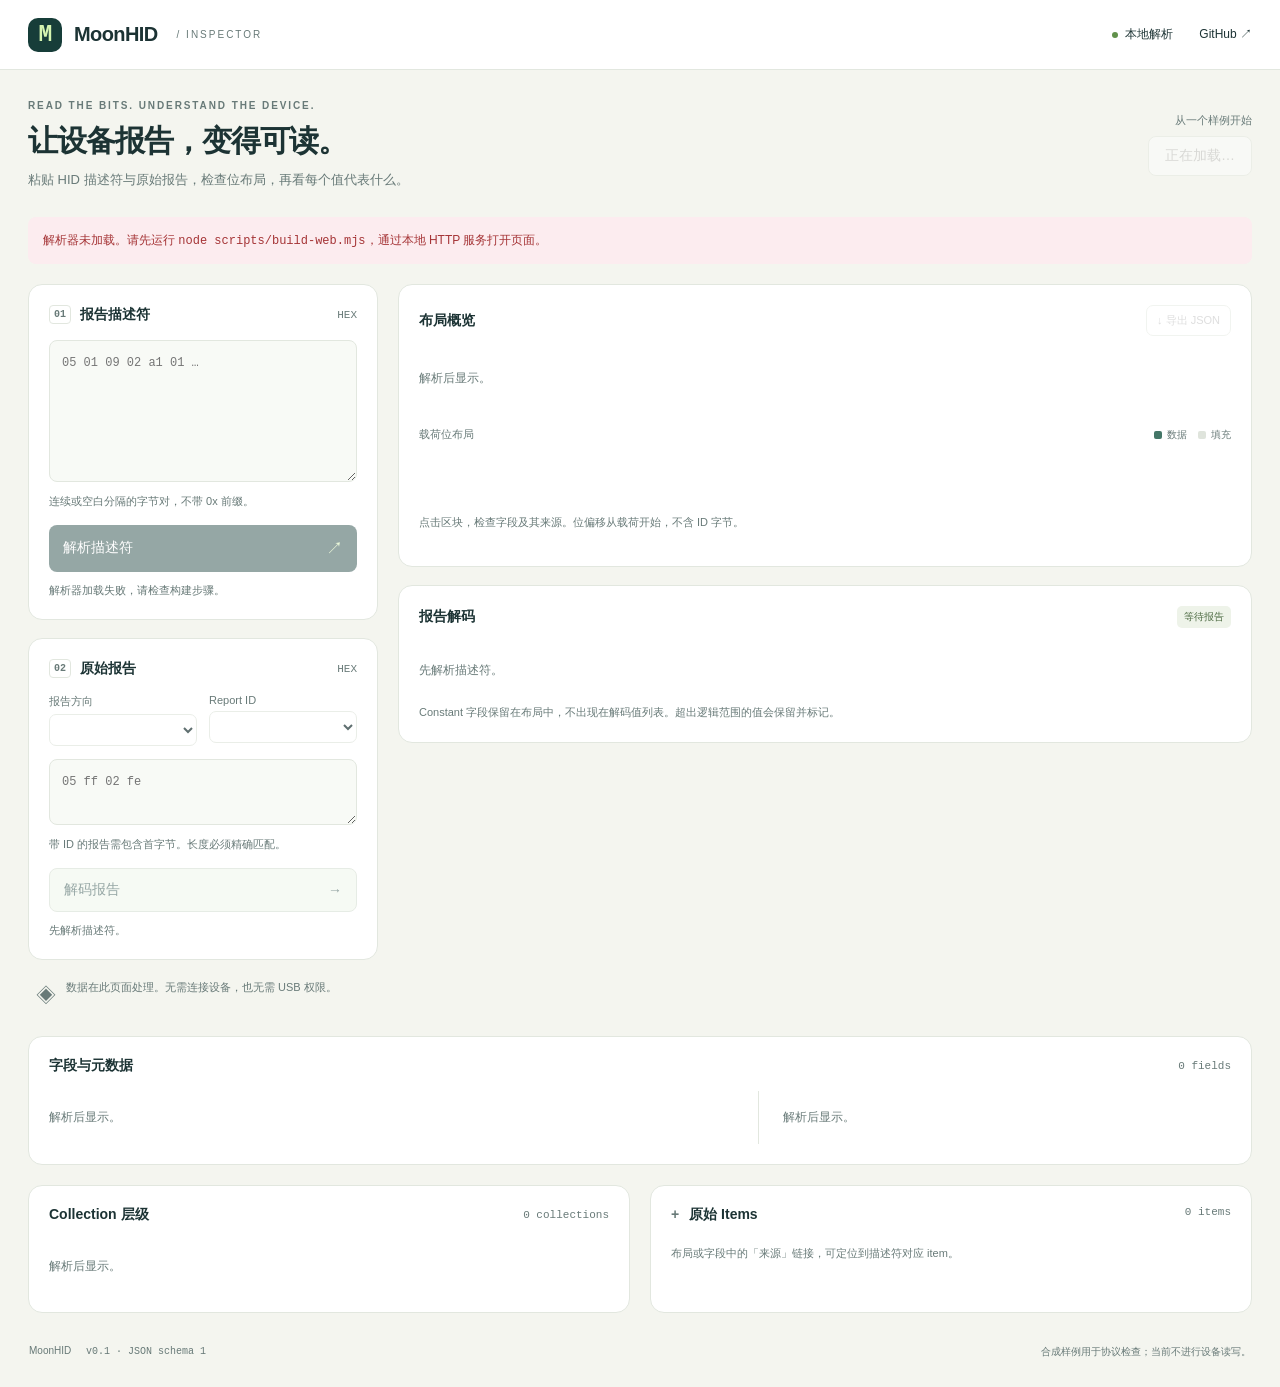
==== web/index.html @ 1e8d37e6 "feat: add MoonBit-powered browser inspector and local launcher" ====
<!doctype html>
<html lang="zh-CN">
<head>
  <meta charset="utf-8">
  <meta name="viewport" content="width=device-width, initial-scale=1">
  <meta name="theme-color" content="#173d39">
  <meta name="description" content="粘贴 HID 描述符和原始报告，查看集合、字段位布局与解码值。纯 MoonBit 核心，本地运行。">
  <title>MoonHID · HID 报告检查器</title>
  <link rel="icon" href="data:image/svg+xml,%3Csvg xmlns='http://www.w3.org/2000/svg' viewBox='0 0 64 64'%3E%3Crect width='64' height='64' rx='16' fill='%23173d39'/%3E%3Cpath d='M16 46V18l16 18 16-18v28' fill='none' stroke='%23d5f4b0' stroke-width='6' stroke-linejoin='round'/%3E%3C/svg%3E">
  <link rel="stylesheet" href="styles.css">
</head>
<body>
  <header class="topbar">
    <a class="brand" href="./" aria-label="MoonHID 首页"><span class="brand-icon" aria-hidden="true">M</span>MoonHID<span class="brand-sub">/ INSPECTOR</span></a>
    <div class="topbar-right"><span class="local-badge"><i></i>本地解析</span><a href="https://github.com/We1chan/moonhid" target="_blank" rel="noreferrer">GitHub ↗</a></div>
  </header>
  <main>
    <section class="intro">
      <div><p class="eyebrow">READ THE BITS. UNDERSTAND THE DEVICE.</p><h1>让设备报告，变得可读。</h1><p class="subtitle">粘贴 HID 描述符与原始报告，检查位布局，再看每个值代表什么。</p></div>
      <div class="examples" aria-label="设备样例"><span class="small-label">从一个样例开始</span><div id="fixture-buttons"><button disabled>正在加载…</button></div></div>
    </section>
    <div id="boot-error" role="alert" class="notice error" hidden>解析器未加载。请先运行 <code>node scripts/build-web.mjs</code>，通过本地 HTTP 服务打开页面。</div>
    <noscript><p class="notice error">请启用 JavaScript 以使用检查器。</p></noscript>
    <div class="workspace">
      <aside class="input-column">
        <section class="card descriptor-card">
          <div class="section-title"><h2><span class="step">01</span><label for="descriptor">报告描述符</label></h2><span id="descriptor-size" class="mono muted">HEX</span></div>
          <textarea id="descriptor" spellcheck="false" autocapitalize="off" aria-describedby="descriptor-help" placeholder="05 01 09 02 a1 01 …"></textarea>
          <p id="descriptor-help" class="hint">连续或空白分隔的字节对，不带 0x 前缀。</p>
          <button id="inspect" class="primary" disabled>解析描述符 <span aria-hidden="true">↗</span></button>
          <div id="descriptor-status" class="status" role="status" aria-live="polite">正在加载解析器…</div>
          <button id="descriptor-error-position" class="text-button" hidden>定位输入错误</button>
        </section>
        <section class="card">
          <div class="section-title"><h2><span class="step">02</span><label for="report">原始报告</label></h2><span id="wire-size" class="mono muted">HEX</span></div>
          <div class="selectors"><label>报告方向<select id="kind" disabled></select></label><label>Report ID<select id="report-id" disabled></select></label></div>
          <textarea id="report" class="report-input" spellcheck="false" autocapitalize="off" aria-describedby="report-help" placeholder="05 ff 02 fe"></textarea>
          <p id="report-help" class="hint">带 ID 的报告需包含首字节。长度必须精确匹配。</p>
          <button id="sample-report" class="text-button" hidden>载入当前方向的样例报告</button>
          <button id="decode" class="secondary" disabled>解码报告 <span aria-hidden="true">→</span></button>
          <div id="report-status" class="status" role="status" aria-live="polite">先解析描述符。</div>
          <button id="report-error-position" class="text-button" hidden>定位输入错误</button>
        </section>
        <div class="local-note"><span aria-hidden="true">◈</span><p>数据在此页面处理。无需连接设备，也无需 USB 权限。</p></div>
      </aside>
      <div class="result-column">
        <section class="card overview-card">
          <div class="section-title"><h2>布局概览</h2><button id="export" class="export-button" disabled>↓ 导出 JSON</button></div>
          <div id="summary" class="summary"><p class="empty">解析描述符后，布局将显示在这里。</p></div>
          <div class="layout-caption"><span id="layout-label">载荷位布局</span><span class="legend"><i class="legend-data"></i>数据 <i class="legend-padding"></i>填充</span></div>
          <div id="bit-layout" class="bit-layout"></div>
          <p id="bit-help" class="hint">点击区块，检查字段及其来源。位偏移从载荷开始，不含 ID 字节。</p>
        </section>
        <section class="card decoded-card">
          <div class="section-title"><h2>报告解码</h2><span id="decoded-count" class="count-badge">等待报告</span></div>
          <div id="decoded" class="table-scroll"><p class="empty">解析并解码报告后，查看按钮、轴与数组值。</p></div>
          <p class="hint table-note">Constant 字段保留在布局中，不出现在解码值列表。超出逻辑范围的值会保留并标记。</p>
        </section>
      </div>
    </div>
    <section class="card fields-card">
      <div class="section-title"><h2>字段与元数据</h2><span id="field-count" class="mono muted">0 fields</span></div>
      <div class="fields-grid"><div id="fields" class="table-scroll"><p class="empty">选择报告方向与 ID，查看对应字段。</p></div><div id="field-detail" class="field-detail"><p class="empty">选择一个字段，查看集合、物理范围与单位。</p></div></div>
    </section>
    <div class="structure-grid">
      <section class="card"><div class="section-title"><h2>Collection 层级</h2><span id="collection-count" class="mono muted">0 collections</span></div><div id="collections" class="collection-tree"><p class="empty">暂无集合。</p></div></section>
      <section class="card"><details id="items-panel"><summary><span>原始 Items</span><span id="item-count" class="mono muted">0 items</span></summary><div id="items" class="table-scroll"><p class="empty">暂无数据。</p></div></details><p class="hint">布局或字段中的「来源」链接，可定位到描述符对应 item。</p></section>
    </div>
    <footer><span>MoonHID <span class="mono">v0.1 · JSON schema 1</span></span><span>合成样例用于协议检查；当前不进行设备读写。</span></footer>
  </main>
  <script type="module" src="app.js"></script>
</body>
</html>
---- web/styles.css ----
:root {
  color-scheme:light;
  --ink:#1c3334;
  --muted:#687a78;
  --green:#173d39;
  --lime:#d5f4b0;
  --paper:#f4f5ef;
  --line:#e2e7df;
  --red:#a53436;
  --amber:#915f16;
  --mono:ui-monospace,SFMono-Regular,Consolas,monospace;
  font-family:Inter,-apple-system,BlinkMacSystemFont,"Segoe UI","PingFang SC",sans-serif;
  color:var(--ink);
  background:var(--paper);
  font-size:14px;
}

* {
  box-sizing:border-box;
}

body {
  margin:0;
}

a {
  color:inherit;
  text-decoration:none;
}

a:hover {
  text-decoration:underline;
}

button,textarea,select {
  font:inherit;
}

button {
  cursor:pointer;
}

button:disabled {
  cursor:default;
  opacity:.45;
}

button:focus-visible,a:focus-visible,summary:focus-visible,select:focus-visible,textarea:focus-visible {
  outline:3px solid #81b577;
  outline-offset:3px;
}

[hidden] {
  display:none!important;
}

.mono,code {
  font-family:var(--mono);
}

.muted {
  color:var(--muted);
}

.topbar {
  height:70px;
  border-bottom:1px solid var(--line);
  display:flex;
  align-items:center;
  justify-content:space-between;
  padding:0 max(28px,calc((100vw - 1312px)/2));
  background:#fff;
}

.brand {
  display:flex;
  align-items:center;
  gap:12px;
  font-size:20px;
  font-weight:750;
  letter-spacing:-.6px;
}

.brand-icon {
  display:grid;
  place-items:center;
  background:var(--green);
  color:var(--lime);
  height:34px;
  width:34px;
  border-radius:10px;
  font-family:var(--mono);
  font-size:23px;
}

.brand-sub {
  font-size:10px;
  font-weight:500;
  letter-spacing:2px;
  color:var(--muted);
  margin-left:7px;
}

.topbar-right {
  display:flex;
  align-items:center;
  gap:26px;
  font-size:12px;
}

.local-badge {
  display:flex;
  align-items:center;
  gap:7px;
}

.local-badge i {
  height:6px;
  width:6px;
  background:#61914b;
  border-radius:50%;
}

main {
  max-width:1368px;
  margin:auto;
  padding:30px 28px 18px;
}

.intro {
  display:flex;
  align-items:center;
  justify-content:space-between;
  gap:20px;
  margin-bottom:28px;
}

.eyebrow {
  font-size:10px;
  letter-spacing:1.9px;
  color:var(--muted);
  margin:0 0 10px;
  font-weight:600;
}

h1 {
  font-size:30px;
  font-weight:650;
  letter-spacing:-1px;
  margin:0 0 9px;
}

.subtitle {
  color:var(--muted);
  margin:0;
  font-size:13px;
}

.examples {
  text-align:right;
  flex-shrink:0;
}

.small-label {
  font-size:11px;
  color:var(--muted);
  display:block;
  margin-bottom:8px;
}

#fixture-buttons {
  display:flex;
  gap:7px;
}

#fixture-buttons button {
  background:#fff;
  border:1px solid var(--line);
  border-radius:8px;
  padding:10px 16px;
  transition:background .15s;
}

#fixture-buttons button[aria-pressed=true] {
  background:var(--green);
  border-color:var(--green);
  color:#fff;
}

#fixture-buttons button:hover {
  border-color:#91a797;
}

.workspace {
  display:grid;
  grid-template-columns:350px minmax(0,1fr);
  gap:20px;
}

.input-column,.result-column {
  display:flex;
  flex-direction:column;
  gap:18px;
  min-width:0;
}

.card {
  background:#fff;
  border:1px solid var(--line);
  border-radius:14px;
  padding:20px;
  min-width:0;
}

.section-title {
  display:flex;
  align-items:center;
  justify-content:space-between;
  gap:12px;
  margin-bottom:16px;
}

.section-title h2 {
  font-size:14px;
  display:flex;
  align-items:center;
  gap:9px;
  margin:0;
  font-weight:650;
}

.section-title .muted {
  font-size:11px;
}

.step {
  font-size:10px;
  border:1px solid var(--line);
  padding:3px 4px;
  border-radius:4px;
  color:var(--muted);
  font-family:var(--mono);
}

textarea {
  width:100%;
  resize:vertical;
  border:1px solid var(--line);
  background:#f8faf6;
  border-radius:8px;
  min-height:142px;
  padding:12px;
  font-family:var(--mono);
  font-size:12px;
  line-height:1.8;
  color:var(--ink);
  word-break:break-all;
}

.report-input {
  min-height:66px;
  height:66px;
}

.hint {
  font-size:11px;
  line-height:1.6;
  color:var(--muted);
  margin:8px 0 14px;
}

.primary,.secondary {
  display:flex;
  justify-content:space-between;
  align-items:center;
  width:100%;
  border:0;
  border-radius:8px;
  padding:12px 14px;
  font-weight:550;
}

.primary {
  background:var(--green);
  color:white;
}

.primary span {
  color:var(--lime);
  font-size:17px;
}

.secondary {
  border:1px solid #cad6c6;
  background:#edf4e7;
  color:var(--green);
}

.primary:hover:not(:disabled) {
  background:#28554c;
}

.secondary:hover:not(:disabled) {
  background:#dfead7;
}

.status {
  font-size:11px;
  line-height:1.6;
  min-height:17px;
  margin-top:10px;
  color:var(--muted);
  overflow-wrap:anywhere;
}

.status.success {
  color:#3f6a3d;
}

.status.error {
  color:var(--red);
}

.status.warning {
  color:var(--amber);
}

.text-button {
  border:0;
  padding:2px 0;
  background:transparent;
  text-decoration:underline;
  text-underline-offset:3px;
  font-size:11px;
  color:var(--green);
  margin:0 0 8px;
}

.selectors {
  display:flex;
  gap:12px;
  margin-bottom:13px;
}

.selectors label {
  width:50%;
  font-size:11px;
  color:var(--muted);
}

select {
  display:block;
  width:100%;
  border:1px solid var(--line);
  background:#fff;
  border-radius:7px;
  padding:7px;
  color:var(--ink);
  margin-top:5px;
  font-size:12px;
}

.local-note {
  display:flex;
  gap:10px;
  padding:0 8px;
  color:var(--muted);
  font-size:11px;
  line-height:1.7;
}

.local-note span {
  font-size:20px;
}

.local-note p {
  margin:0;
}

.export-button {
  background:#fff;
  border:1px solid var(--line);
  border-radius:7px;
  font-size:11px;
  padding:7px 10px;
  white-space:nowrap;
}

.summary {
  display:flex;
  gap:0;
  margin:4px 0 23px;
  flex-wrap:wrap;
}

.stat {
  padding:0 28px 0 0;
  margin-right:28px;
  border-right:1px solid var(--line);
}

.stat:last-child {
  margin-right:0;
  padding-right:0;
  border-right:0;
}

.stat strong {
  display:block;
  font-family:var(--mono);
  font-size:27px;
  font-weight:550;
  letter-spacing:-1px;
}

.stat span {
  display:block;
  color:var(--muted);
  font-size:10px;
  margin-top:4px;
}

.layout-caption {
  display:flex;
  align-items:center;
  justify-content:space-between;
  font-size:11px;
  color:var(--muted);
  gap:8px;
  margin-bottom:9px;
}

.legend {
  display:flex;
  align-items:center;
  gap:5px;
  font-size:10px;
  white-space:nowrap;
}

.legend i {
  display:inline-block;
  width:8px;
  height:8px;
  border-radius:2px;
  margin-left:6px;
}

.legend-data {
  background:#447667;
}

.legend-padding {
  background:#dfe4dc;
}

.bit-layout {
  display:flex;
  flex-wrap:wrap;
  gap:5px;
  min-height:55px;
  align-items:stretch;
}

.bit-segment {
  min-width:68px;
  flex-grow:1;
  background:#edf4e8;
  color:var(--green);
  border:1px solid #dce7d4;
  border-radius:7px;
  display:flex;
  flex-direction:column;
  align-items:flex-start;
  justify-content:center;
  gap:5px;
  padding:8px 10px;
  text-align:left;
  font-size:11px;
  overflow-wrap:anywhere;
}

.bit-segment span {
  font-family:var(--mono);
  font-size:10px;
  color:var(--muted);
}

.bit-segment.padding {
  background:repeating-linear-gradient(135deg,#f3f5f1,#f3f5f1 4px,#e9ede6 4px,#e9ede6 5px);
  border-color:#e1e6dd;
  color:#758171;
}

.bit-segment.prefix {
  background:var(--green);
  color:white;
  flex-grow:0;
}

.bit-segment.prefix span {
  color:#bfcec4;
}

.bit-segment.selected {
  border-color:#477960;
  box-shadow:inset 0 0 0 1px #477960;
}

.bit-overflow {
  font-size:11px;
  color:var(--muted);
  padding:14px;
}

.count-badge {
  border-radius:5px;
  background:#eef3e9;
  color:#4c6a42;
  padding:4px 7px;
  font-size:10px;
  white-space:nowrap;
}

.table-scroll {
  overflow:auto;
  max-height:336px;
  min-width:0;
  scrollbar-width:thin;
}

table {
  width:100%;
  border-collapse:collapse;
  font-size:11px;
  white-space:nowrap;
}

th {
  text-align:left;
  color:var(--muted);
  font-size:10px;
  font-weight:500;
  border-bottom:1px solid var(--line);
  background:#fff;
  position:sticky;
  top:0;
  z-index:1;
  padding:9px 10px;
}

td {
  padding:9px 10px;
  border-bottom:1px solid #eef1e9;
  vertical-align:middle;
}

td:first-child,th:first-child {
  padding-left:0;
}

td:last-child,th:last-child {
  padding-right:0;
}

tr:last-child td {
  border-bottom:0;
}

.value-cell {
  font-family:var(--mono);
  font-size:13px;
  font-weight:600;
}

.table-note {
  margin-bottom:0;
}

.empty {
  margin:16px 0;
  color:var(--muted);
  font-size:12px;
  line-height:1.7;
}

.usage-name {
  display:block;
}

.usage-code {
  display:block;
  font-family:var(--mono);
  font-size:10px;
  color:var(--muted);
  margin-top:3px;
}

.tag {
  font-size:10px;
  background:#f2f4ef;
  border-radius:4px;
  padding:3px 5px;
  color:#64765e;
}

.tag.warn {
  color:var(--amber);
  background:#fff4de;
}

.tag.bad {
  color:var(--red);
  background:#fcecef;
}

.row-button {
  background:transparent;
  border:0;
  color:var(--green);
  padding:3px;
  font-family:var(--mono);
  font-size:11px;
  text-decoration:underline;
  text-underline-offset:3px;
}

.is-selected td {
  background:#f3f7ed;
}

.source-button {
  color:var(--muted);
}

.fields-card {
  margin-top:24px;
}

.fields-grid {
  display:grid;
  grid-template-columns:minmax(0,1.45fr) minmax(0,1fr);
  gap:24px;
}

.field-detail {
  border-left:1px solid var(--line);
  padding-left:24px;
  font-size:11px;
  overflow-wrap:anywhere;
}

.detail-heading {
  font-size:13px;
  margin:0 0 12px;
  font-weight:600;
}

.detail-grid {
  display:grid;
  grid-template-columns:95px minmax(0,1fr);
  gap:8px 12px;
  margin:0;
}

.detail-grid dt {
  color:var(--muted);
}

.detail-grid dd {
  margin:0;
  line-height:1.5;
}

.detail-note {
  font-size:10px;
  color:var(--muted);
  line-height:1.7;
  margin:12px 0 0;
}

.structure-grid {
  display:grid;
  grid-template-columns:1fr 1fr;
  gap:20px;
  margin-top:20px;
}

.collection-tree {
  font-size:11px;
  max-height:260px;
  overflow:auto;
}

.collection-row {
  padding:9px 0;
  display:flex;
  align-items:baseline;
  flex-wrap:wrap;
  gap:10px;
}

.collection-row .branch {
  color:#a0ada0;
}

.collection-row .tag {
  font-family:var(--mono);
}

details summary {
  cursor:pointer;
  font-weight:600;
  font-size:14px;
  padding-bottom:13px;
  list-style:none;
  display:flex;
  justify-content:space-between;
  gap:10px;
}

details summary:before {
  content:'+';
  color:var(--muted);
}

details[open] summary:before {
  content:'−';
}

details summary span:first-child {
  flex:1;
}

details summary .muted {
  font-size:11px;
  font-weight:400;
}

#items .highlight td {
  background:#ecf5df;
}

footer {
  display:flex;
  justify-content:space-between;
  gap:20px;
  margin-top:22px;
  padding:10px 1px;
  color:var(--muted);
  font-size:10px;
}

footer .mono {
  margin-left:12px;
}

.notice {
  border-radius:8px;
  padding:15px;
  margin-bottom:20px;
  font-size:12px;
}

.notice.error {
  background:#fcecef;
  color:var(--red);
}

@media(min-width:1500px) {
  .workspace {
    grid-template-columns:390px minmax(0,1fr);
  }
}

@media(max-width:1000px) {
  .stat {
    padding-right:16px;
    margin-right:16px;
  }
  .workspace {
    grid-template-columns:310px minmax(0,1fr);
  }
  .brand-sub {
    display:none;
  }
  .fields-grid {
    grid-template-columns:1fr;
  }
  .field-detail {
    border-left:0;
    padding:18px 0 0;
    border-top:1px solid var(--line);
  }
  .intro {
    align-items:flex-start;
  }
  h1 {
    font-size:26px;
  }
  #fixture-buttons button {
    padding:9px 12px;
  }
  .structure-grid {
    grid-template-columns:1fr;
  }
}

@media(max-width:720px) {
  .topbar {
    height:60px;
    padding:0 18px;
  }
  .topbar-right {
    gap:15px;
  }
  .brand {
    font-size:18px;
  }
  main {
    padding:24px 16px 14px;
  }
  .intro {
    flex-direction:column;
    gap:22px;
    margin-bottom:22px;
  }
  .examples {
    text-align:left;
  }
  .small-label {
    display:none;
  }
  .eyebrow {
    font-size:8px;
    letter-spacing:1.3px;
  }
  h1 {
    font-size:26px;
  }
  .subtitle {
    font-size:12px;
    line-height:1.7;
  }
  .workspace {
    grid-template-columns:1fr;
  }
  .input-column {
    gap:14px;
  }
  .result-column {
    gap:14px;
  }
  .card {
    padding:17px;
    border-radius:11px;
  }
  .local-note {
    margin-bottom:0;
  }
  .stat {
    padding-right:17px;
    margin-right:17px;
  }
  .stat strong {
    font-size:24px;
  }
  .fields-card {
    margin-top:18px;
  }
  .fields-grid {
    gap:15px;
  }
  .structure-grid {
    gap:14px;
    margin-top:14px;
  }
  footer {
    flex-direction:column;
    gap:8px;
  }
  .section-title {
    margin-bottom:13px;
  }
  textarea {
    min-height:116px;
  }
  .report-input {
    min-height:60px;
  }
  .bit-segment {
    min-width:64px;
  }
  .summary {
    margin-bottom:20px;
  }
  td,th {
    padding:9px 8px;
  }
  .layout-caption {
    font-size:10px;
  }
}

@media(prefers-reduced-motion:reduce) {
  * {
    scroll-behavior:auto!important;
    transition:none!important;
  }
}

.pagination {
  display:flex;
  align-items:center;
  justify-content:center;
  gap:12px;
  font-size:10px;
  color:var(--muted);
  padding:12px 0;
}

.pagination button {
  border:1px solid var(--line);
  border-radius:5px;
  background:#fff;
  padding:5px 8px;
  color:var(--ink);
  font-size:10px;
}
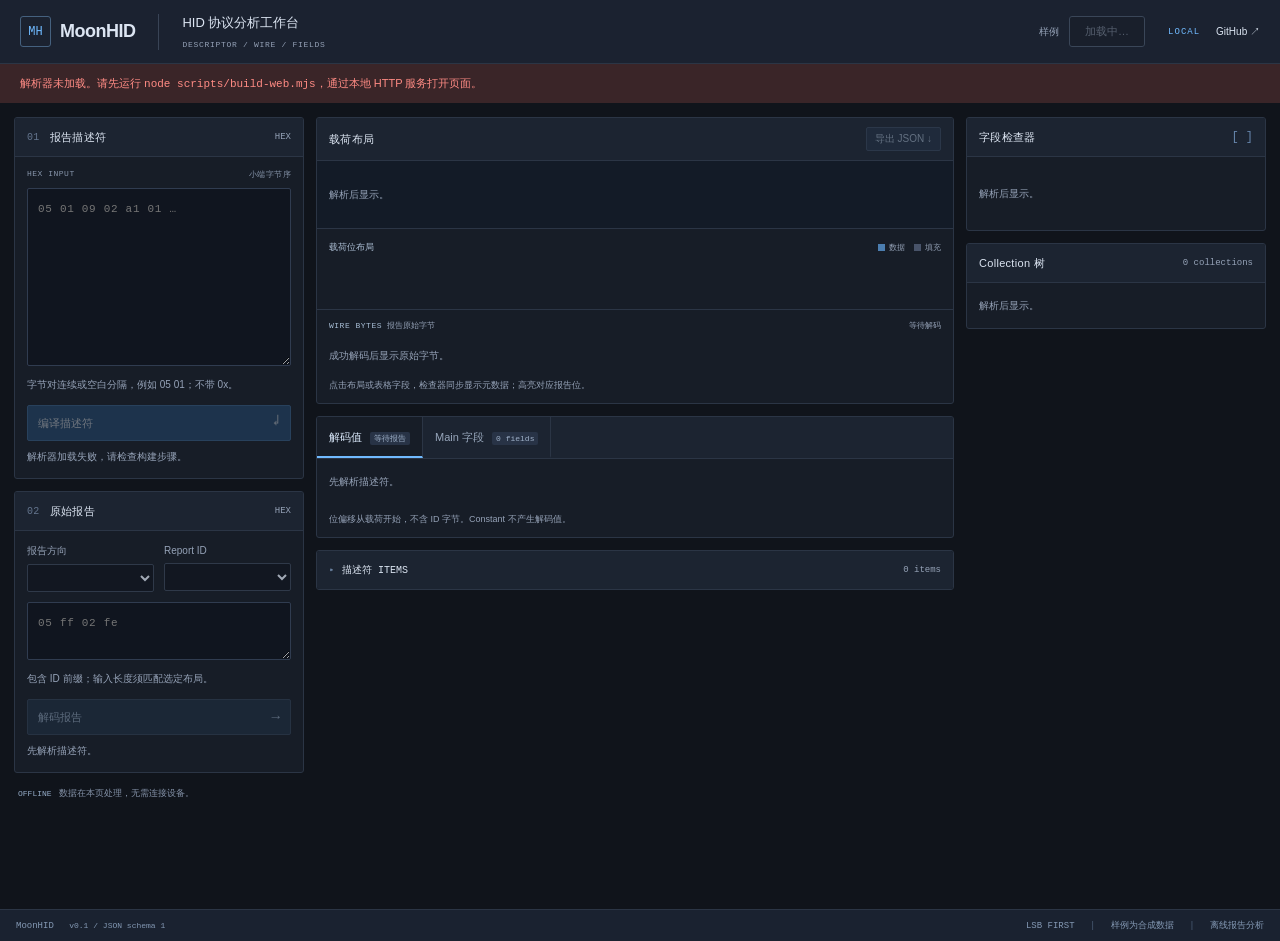
==== commit a214df21: "feat: redesign inspector as HID protocol workbench with wire bit view" ====
--- a/web/index.html
+++ b/web/index.html
@@ -3,71 +3,71 @@
 <head>
   <meta charset="utf-8">
   <meta name="viewport" content="width=device-width, initial-scale=1">
-  <meta name="theme-color" content="#173d39">
-  <meta name="description" content="粘贴 HID 描述符和原始报告，查看集合、字段位布局与解码值。纯 MoonBit 核心，本地运行。">
-  <title>MoonHID · HID 报告检查器</title>
-  <link rel="icon" href="data:image/svg+xml,%3Csvg xmlns='http://www.w3.org/2000/svg' viewBox='0 0 64 64'%3E%3Crect width='64' height='64' rx='16' fill='%23173d39'/%3E%3Cpath d='M16 46V18l16 18 16-18v28' fill='none' stroke='%23d5f4b0' stroke-width='6' stroke-linejoin='round'/%3E%3C/svg%3E">
+  <meta name="theme-color" content="#10141b">
+  <meta name="description" content="HID 协议分析工作台：检查描述符、载荷位布局和原始报告。">
+  <title>MoonHID · HID 协议分析工作台</title>
+  <link rel="icon" href="favicon.svg" type="image/svg+xml">
   <link rel="stylesheet" href="styles.css">
 </head>
 <body>
-  <header class="topbar">
-    <a class="brand" href="./" aria-label="MoonHID 首页"><span class="brand-icon" aria-hidden="true">M</span>MoonHID<span class="brand-sub">/ INSPECTOR</span></a>
-    <div class="topbar-right"><span class="local-badge"><i></i>本地解析</span><a href="https://github.com/We1chan/moonhid" target="_blank" rel="noreferrer">GitHub ↗</a></div>
+  <header class="appbar">
+    <a class="brand" href="./" aria-label="MoonHID 首页"><span class="brand-icon" aria-hidden="true">MH</span>MoonHID</a>
+    <div class="app-title"><h1>HID 协议分析工作台</h1><span>DESCRIPTOR / WIRE / FIELDS</span></div>
+    <div class="examples" aria-label="设备样例"><span class="toolbar-label">样例</span><div id="fixture-buttons"><button disabled>加载中…</button></div></div>
+    <div class="app-links"><span class="local-badge">LOCAL</span><a href="https://github.com/We1chan/moonhid" target="_blank" rel="noreferrer">GitHub ↗</a></div>
   </header>
-  <main>
-    <section class="intro">
-      <div><p class="eyebrow">READ THE BITS. UNDERSTAND THE DEVICE.</p><h1>让设备报告，变得可读。</h1><p class="subtitle">粘贴 HID 描述符与原始报告，检查位布局，再看每个值代表什么。</p></div>
-      <div class="examples" aria-label="设备样例"><span class="small-label">从一个样例开始</span><div id="fixture-buttons"><button disabled>正在加载…</button></div></div>
-    </section>
-    <div id="boot-error" role="alert" class="notice error" hidden>解析器未加载。请先运行 <code>node scripts/build-web.mjs</code>，通过本地 HTTP 服务打开页面。</div>
-    <noscript><p class="notice error">请启用 JavaScript 以使用检查器。</p></noscript>
-    <div class="workspace">
-      <aside class="input-column">
-        <section class="card descriptor-card">
-          <div class="section-title"><h2><span class="step">01</span><label for="descriptor">报告描述符</label></h2><span id="descriptor-size" class="mono muted">HEX</span></div>
+  <div id="boot-error" role="alert" class="notice error" hidden>解析器未加载。请先运行 <code>node scripts/build-web.mjs</code>，通过本地 HTTP 服务打开页面。</div>
+  <noscript><p class="notice error">请启用 JavaScript 以使用检查器。</p></noscript>
+  <main class="workbench">
+    <aside class="input-column" aria-label="协议输入">
+      <section class="panel descriptor-panel">
+        <div class="section-title"><h2><span class="panel-index">01</span><label for="descriptor">报告描述符</label></h2><span id="descriptor-size" class="mono muted">HEX</span></div>
+        <div class="input-body">
+          <div class="editor-caption"><span>HEX INPUT</span><span>小端字节序</span></div>
           <textarea id="descriptor" spellcheck="false" autocapitalize="off" aria-describedby="descriptor-help" placeholder="05 01 09 02 a1 01 …"></textarea>
-          <p id="descriptor-help" class="hint">连续或空白分隔的字节对，不带 0x 前缀。</p>
-          <button id="inspect" class="primary" disabled>解析描述符 <span aria-hidden="true">↗</span></button>
+          <p id="descriptor-help" class="hint">字节对连续或空白分隔，例如 05 01；不带 0x。</p>
+          <button id="inspect" class="primary" disabled>编译描述符 <span aria-hidden="true">↵</span></button>
           <div id="descriptor-status" class="status" role="status" aria-live="polite">正在加载解析器…</div>
           <button id="descriptor-error-position" class="text-button" hidden>定位输入错误</button>
-        </section>
-        <section class="card">
-          <div class="section-title"><h2><span class="step">02</span><label for="report">原始报告</label></h2><span id="wire-size" class="mono muted">HEX</span></div>
-          <div class="selectors"><label>报告方向<select id="kind" disabled></select></label><label>Report ID<select id="report-id" disabled></select></label></div>
+        </div>
+      </section>
+      <section class="panel report-panel">
+        <div class="section-title"><h2><span class="panel-index">02</span><label for="report">原始报告</label></h2><span id="wire-size" class="mono muted">HEX</span></div>
+        <div class="input-body">
+          <div class="selectors"><div><label for="kind">报告方向</label><select id="kind" disabled></select></div><div><label for="report-id">Report ID</label><select id="report-id" disabled></select></div></div>
           <textarea id="report" class="report-input" spellcheck="false" autocapitalize="off" aria-describedby="report-help" placeholder="05 ff 02 fe"></textarea>
-          <p id="report-help" class="hint">带 ID 的报告需包含首字节。长度必须精确匹配。</p>
+          <p id="report-help" class="hint">包含 ID 前缀；输入长度须匹配选定布局。</p>
           <button id="sample-report" class="text-button" hidden>载入当前方向的样例报告</button>
           <button id="decode" class="secondary" disabled>解码报告 <span aria-hidden="true">→</span></button>
-          <div id="report-status" class="status" role="status" aria-live="polite">先解析描述符。</div>
+          <div id="report-status" class="status" role="status" aria-live="polite">先编译描述符。</div>
           <button id="report-error-position" class="text-button" hidden>定位输入错误</button>
-        </section>
-        <div class="local-note"><span aria-hidden="true">◈</span><p>数据在此页面处理。无需连接设备，也无需 USB 权限。</p></div>
-      </aside>
-      <div class="result-column">
-        <section class="card overview-card">
-          <div class="section-title"><h2>布局概览</h2><button id="export" class="export-button" disabled>↓ 导出 JSON</button></div>
-          <div id="summary" class="summary"><p class="empty">解析描述符后，布局将显示在这里。</p></div>
-          <div class="layout-caption"><span id="layout-label">载荷位布局</span><span class="legend"><i class="legend-data"></i>数据 <i class="legend-padding"></i>填充</span></div>
-          <div id="bit-layout" class="bit-layout"></div>
-          <p id="bit-help" class="hint">点击区块，检查字段及其来源。位偏移从载荷开始，不含 ID 字节。</p>
-        </section>
-        <section class="card decoded-card">
-          <div class="section-title"><h2>报告解码</h2><span id="decoded-count" class="count-badge">等待报告</span></div>
-          <div id="decoded" class="table-scroll"><p class="empty">解析并解码报告后，查看按钮、轴与数组值。</p></div>
-          <p class="hint table-note">Constant 字段保留在布局中，不出现在解码值列表。超出逻辑范围的值会保留并标记。</p>
-        </section>
-      </div>
+        </div>
+      </section>
+      <div class="local-note"><span class="mono">OFFLINE</span><p>数据在本页处理，无需连接设备。</p></div>
+    </aside>
+    <div class="analysis-column">
+      <section class="panel layout-panel">
+        <div class="section-title"><h2>载荷布局</h2><button id="export" class="export-button" disabled>导出 JSON ↓</button></div>
+        <div id="summary" class="summary"><p class="empty">编译描述符后显示布局。</p></div>
+        <div class="layout-caption"><span id="layout-label">报告载荷位布局</span><span class="legend"><i class="legend-data"></i>数据 <i class="legend-padding"></i>填充</span></div>
+        <div id="bit-layout" class="bit-layout"></div>
+        <div class="wire-heading"><span>WIRE BYTES <span class="muted">报告原始字节</span></span><span id="wire-caption" class="muted">等待解码</span></div>
+        <div id="wire-bytes" class="wire-bytes"><p class="empty">成功解码后，可检查每个字节的二进制位。</p></div>
+        <p id="bit-help" class="hint">点击布局或表格字段，检查器同步显示元数据；高亮对应报告位。</p>
+      </section>
+      <section class="panel table-panel">
+        <div class="table-toolbar"><div class="tabs" role="tablist" aria-label="报告数据"><button id="values-tab" role="tab" aria-selected="true" aria-controls="values-panel">解码值 <span id="decoded-count" class="count-badge">等待报告</span></button><button id="fields-tab" role="tab" aria-selected="false" aria-controls="fields-panel" tabindex="-1">Main 字段 <span id="field-count" class="count-badge">0 fields</span></button></div></div>
+        <div id="values-panel" role="tabpanel" aria-labelledby="values-tab"><div id="decoded" class="table-scroll"><p class="empty">解码报告后，查看各元素的 Usage 和整数值。</p></div><p class="hint table-note">位偏移从载荷开始，不含 ID 字节。Constant 不产生解码值。</p></div>
+        <div id="fields-panel" role="tabpanel" aria-labelledby="fields-tab" hidden><div id="fields" class="table-scroll"><p class="empty">选择报告方向与 ID，查看对应字段。</p></div><p class="hint table-note">字段索引对应完整描述符；来源链接定位到原始 item。</p></div>
+      </section>
+      <section class="panel items-panel"><details id="items-panel"><summary><span>描述符 ITEMS</span><span id="item-count" class="mono muted">0 items</span></summary><div id="items" class="table-scroll"><p class="empty">暂无数据。</p></div></details></section>
     </div>
-    <section class="card fields-card">
-      <div class="section-title"><h2>字段与元数据</h2><span id="field-count" class="mono muted">0 fields</span></div>
-      <div class="fields-grid"><div id="fields" class="table-scroll"><p class="empty">选择报告方向与 ID，查看对应字段。</p></div><div id="field-detail" class="field-detail"><p class="empty">选择一个字段，查看集合、物理范围与单位。</p></div></div>
-    </section>
-    <div class="structure-grid">
-      <section class="card"><div class="section-title"><h2>Collection 层级</h2><span id="collection-count" class="mono muted">0 collections</span></div><div id="collections" class="collection-tree"><p class="empty">暂无集合。</p></div></section>
-      <section class="card"><details id="items-panel"><summary><span>原始 Items</span><span id="item-count" class="mono muted">0 items</span></summary><div id="items" class="table-scroll"><p class="empty">暂无数据。</p></div></details><p class="hint">布局或字段中的「来源」链接，可定位到描述符对应 item。</p></section>
-    </div>
-    <footer><span>MoonHID <span class="mono">v0.1 · JSON schema 1</span></span><span>合成样例用于协议检查；当前不进行设备读写。</span></footer>
+    <aside class="inspector-column" aria-label="字段检查器">
+      <section class="panel metadata-panel"><div class="section-title"><h2>字段检查器</h2><span class="inspector-symbol" aria-hidden="true">[ ]</span></div><div id="field-detail" class="field-detail"><p class="empty">选择字段，检查标志、范围与单位。</p></div></section>
+      <section class="panel collection-panel"><div class="section-title"><h2>Collection 树</h2><span id="collection-count" class="mono muted">0 collections</span></div><div id="collections" class="collection-tree"><p class="empty">暂无集合。</p></div></section>
+    </aside>
   </main>
+  <footer class="statusbar"><span>MoonHID <span class="mono">v0.1 / JSON schema 1</span></span><span>LSB FIRST <span class="statusbar-divider">|</span> 样例为合成数据 <span class="statusbar-divider">|</span> 离线报告分析</span></footer>
   <script type="module" src="app.js"></script>
 </body>
 </html>
--- a/web/styles.css
+++ b/web/styles.css
@@ -1,929 +1,187 @@
 :root {
-  color-scheme:light;
-  --ink:#1c3334;
-  --muted:#687a78;
-  --green:#173d39;
-  --lime:#d5f4b0;
-  --paper:#f4f5ef;
-  --line:#e2e7df;
-  --red:#a53436;
-  --amber:#915f16;
-  --mono:ui-monospace,SFMono-Regular,Consolas,monospace;
-  font-family:Inter,-apple-system,BlinkMacSystemFont,"Segoe UI","PingFang SC",sans-serif;
-  color:var(--ink);
-  background:var(--paper);
-  font-size:14px;
+  color-scheme: dark;
+  --bg: #10141b;
+  --panel: #171d27;
+  --editor: #10151f;
+  --ink: #dce5f2;
+  --muted: #95a2b7;
+  --line: #2b3545;
+  --accent: #70baff;
+  --selected: #203855;
+  --red: #ff8b84;
+  --amber: #e8bc77;
+  --mono: ui-monospace, SFMono-Regular, Consolas, monospace;
+  font: 12px -apple-system, BlinkMacSystemFont, "Segoe UI", "PingFang SC", sans-serif;
+  color: var(--ink);
+  background: var(--bg);
 }
-
-* {
-  box-sizing:border-box;
+* { box-sizing: border-box; }
+body { margin: 0; }
+a { color: inherit; text-decoration: none; }
+a:hover { color: var(--accent); }
+button, textarea, select { font: inherit; }
+button { cursor: pointer; }
+button:disabled { cursor: default; opacity: .4; }
+button:focus-visible, a:focus-visible, summary:focus-visible, select:focus-visible, textarea:focus-visible { outline: 2px solid var(--accent); outline-offset: 2px; }
+[hidden] { display: none !important; }
+.mono, code { font-family: var(--mono); }
+.muted { color: var(--muted); }
+.appbar { min-height: 64px; display: flex; align-items: center; gap: 23px; padding: 10px 20px; border-bottom: 1px solid var(--line); background: #1b2230; }
+.brand { display: flex; align-items: center; gap: 9px; font-size: 18px; font-weight: 600; letter-spacing: -.5px; }
+.brand-icon { display: grid; place-items: center; width: 31px; height: 31px; border: 1px solid #45617f; border-radius: 3px; color: var(--accent); font: 12px var(--mono); letter-spacing: 0; }
+.app-title { border-left: 1px solid #394456; padding-left: 23px; }
+h1 { margin: 0 0 4px; font-size: 13px; font-weight: 500; }
+.app-title > span { color: var(--muted); font: 8px var(--mono); letter-spacing: .7px; }
+.examples { display: flex; gap: 10px; align-items: center; margin-left: auto; }
+.toolbar-label { color: var(--muted); font-size: 10px; }
+#fixture-buttons { display: flex; border: 1px solid #3a4658; border-radius: 3px; overflow: hidden; }
+#fixture-buttons button { padding: 7px 15px; border: 0; border-right: 1px solid #3a4658; background: #171d27; color: #abb7c9; font-size: 11px; }
+#fixture-buttons button:last-child { border-right: 0; }
+#fixture-buttons button[aria-pressed=true] { color: #e8f4ff; background: #294564; }
+#fixture-buttons button:hover { color: white; background: #28384e; }
+.app-links { display: flex; gap: 16px; align-items: center; font-size: 10px; }
+.local-badge { font: 9px var(--mono); letter-spacing: 1px; color: var(--accent); }
+.workbench { display: grid; grid-template-columns: 290px minmax(0, 1fr) 300px; gap: 12px; padding: 14px; min-height: calc(100dvh - 94px); align-items: start; max-width: 1800px; margin: auto; }
+.input-column, .analysis-column, .inspector-column { display: flex; flex-direction: column; gap: 12px; min-width: 0; }
+.panel { background: var(--panel); border: 1px solid var(--line); border-radius: 3px; min-width: 0; overflow: hidden; }
+.section-title { display: flex; align-items: center; justify-content: space-between; gap: 10px; min-height: 39px; padding: 9px 12px; border-bottom: 1px solid var(--line); background: #1c2431; }
+.section-title h2 { margin: 0; display: flex; gap: 10px; align-items: center; font-size: 11px; font-weight: 500; letter-spacing: .3px; }
+.section-title .muted { font-size: 9px; }
+.panel-index { color: #64758e; font: 10px var(--mono); }
+.input-body { padding: 12px; }
+.editor-caption { display: flex; justify-content: space-between; color: #8795ab; font: 8px var(--mono); margin-bottom: 8px; letter-spacing: .5px; }
+textarea { width: 100%; resize: vertical; border: 1px solid #303c50; background: var(--editor); border-radius: 2px; min-height: 178px; padding: 10px; font: 11px/1.95 var(--mono); letter-spacing: .7px; color: #bddcff; tab-size: 2; }
+textarea::selection { background: #376898; color: #fff; }
+.report-input { min-height: 58px; height: 58px; color: #e3ecf7; }
+.hint { margin: 8px 0 12px; color: var(--muted); font-size: 10px; line-height: 1.6; }
+.primary, .secondary { display: flex; justify-content: space-between; align-items: center; width: 100%; padding: 9px 10px; border: 1px solid #4377ac; border-radius: 2px; background: #285683; color: #f1f7ff; font-size: 11px; }
+.primary:hover:not(:disabled) { background: #356ca1; }
+.secondary { background: #23364d; border-color: #3e536c; color: #c1ddfa; }
+.secondary:hover:not(:disabled) { background: #2d4764; }
+.primary span, .secondary span { font: 14px var(--mono); }
+.status { font: 10px/1.6 var(--mono); color: var(--muted); margin-top: 9px; min-height: 16px; overflow-wrap: anywhere; }
+.status.success { color: #92caff; }
+.status.error { color: var(--red); }
+.status.warning { color: var(--amber); }
+.text-button { border: 0; padding: 2px 0; margin: 0 0 9px; background: transparent; color: var(--accent); font-size: 10px; text-decoration: underline; text-underline-offset: 3px; }
+.selectors { display: grid; grid-template-columns: 1fr 1fr; gap: 10px; margin-bottom: 10px; }
+.selectors label { color: var(--muted); font-size: 10px; }
+select { display: block; width: 100%; margin-top: 6px; padding: 6px 7px; border: 1px solid #3a4658; border-radius: 2px; background: var(--editor); color: var(--ink); font-size: 11px; }
+.local-note { display: flex; align-items: baseline; gap: 7px; padding: 2px 4px; color: #8492a8; font-size: 9px; }
+.local-note .mono { color: #94abc7; font-size: 8px; }
+.local-note p { margin: 0; }
+.export-button { border: 1px solid #42546d; border-radius: 2px; background: #24344a; color: #cee2fa; padding: 4px 8px; font-size: 10px; }
+.summary { display: flex; flex-wrap: wrap; align-items: center; gap: 10px 16px; padding: 11px 12px; background: #131b27; border-bottom: 1px solid var(--line); }
+.stat { display: flex; align-items: baseline; gap: 5px; }
+.stat strong { font: 13px var(--mono); color: #cce2f9; }
+.stat span { color: var(--muted); font-size: 9px; }
+.layout-caption { display: flex; align-items: center; justify-content: space-between; gap: 8px; padding: 12px 12px 8px; font: 9px var(--mono); color: #adbfd5; }
+.legend { display: flex; align-items: center; gap: 4px; font-size: 8px; color: var(--muted); white-space: nowrap; }
+.legend i { width: 7px; height: 7px; margin-left: 5px; display: inline-block; }
+.legend-data { background: #4b7daf; }
+.legend-padding { background: #485369; }
+.bit-layout { display: flex; flex-wrap: wrap; gap: 3px; min-height: 47px; padding: 0 12px 12px; }
+.bit-segment { flex-grow: 1; min-width: 66px; padding: 7px 8px; display: flex; flex-direction: column; align-items: flex-start; gap: 7px; background: #24384f; color: #c5defa; border: 1px solid #405a7b; border-radius: 2px; text-align: left; font: 10px var(--mono); overflow-wrap: anywhere; }
+.bit-segment span { color: #90aac8; font: 8px var(--mono); }
+.bit-segment.padding { background: repeating-linear-gradient(135deg,#1c2533,#1c2533 4px,#293344 4px,#293344 5px); border-color: #374457; color: #92a0b6; }
+.bit-segment.prefix { flex-grow: 0; background: #4a3356; border-color: #745386; color: #e1c5f0; }
+.bit-segment.prefix span { color: #b49ac1; }
+.bit-segment.selected { border-color: #9fcdf9; box-shadow: inset 0 2px #70baff; background-color: #2b4a6c; }
+.bit-overflow { padding: 8px 0; font-size: 10px; color: var(--muted); }
+.wire-heading { display: flex; justify-content: space-between; align-items: center; gap: 8px; padding: 10px 12px 6px; border-top: 1px solid var(--line); color: #a9bfd7; font: 8px var(--mono); letter-spacing: .5px; }
+.wire-heading .muted { font-size: 8px; letter-spacing: 0; }
+.wire-bytes { display: grid; grid-template-columns: repeat(8,minmax(0,1fr)); gap: 4px; padding: 6px 12px 10px; max-height: 196px; overflow: auto; }
+.wire-byte { min-width: 0; background: #111a27; border: 1px solid #2f3c50; border-radius: 2px; padding: 6px 4px; text-align: center; }
+.byte-offset { color: #7e90aa; font: 8px var(--mono); display: block; margin-bottom: 4px; }
+.byte-hex { color: #dceafa; font: 18px var(--mono); display: block; margin-bottom: 6px; }
+.byte-bits { display: flex; justify-content: center; gap: 1px; direction: ltr; }
+.wire-bit { font: 9px var(--mono); padding: 2px 0; min-width: 6px; border: 0; background: transparent; color: #8193ab; border-radius: 0; }
+.wire-bit.active { color: #e1f1ff; background: #37618c; }
+.wire-bit.padding { color: #59687f; }
+.wire-bit.id-bit { color: #b291c5; }
+.wire-byte.has-selection { border-color: #527fab; }
+.wire-byte.id-byte { border-color: #6b4e7d; }
+.wire-bytes .empty, .wire-overflow { grid-column: 1/-1; margin: 4px 0; }
+.wire-overflow { color: var(--muted); font-size: 9px; }
+.layout-panel > .hint { margin: 0; padding: 0 12px 11px; font-size: 9px; }
+.table-toolbar { background: #1c2431; border-bottom: 1px solid var(--line); }
+.tabs { display: flex; }
+.tabs button { min-height: 41px; padding: 10px 12px 8px; border: 0; border-right: 1px solid var(--line); border-bottom: 2px solid transparent; color: #96a5ba; background: transparent; font-size: 11px; white-space: nowrap; }
+.tabs button[aria-selected=true] { border-bottom-color: var(--accent); color: #deedff; background: var(--panel); }
+.count-badge { font: 8px var(--mono); padding: 2px 4px; margin-left: 5px; color: #9fb1c9; background: #283346; border-radius: 2px; }
+.table-scroll { overflow: auto; max-height: 300px; scrollbar-width: thin; padding: 0 12px; min-width: 0; }
+table { width: 100%; border-collapse: collapse; font-size: 10px; white-space: nowrap; }
+th { position: sticky; top: 0; z-index: 1; background: var(--panel); border-bottom: 1px solid #3a4556; padding: 9px 8px; text-align: left; font-size: 9px; font-weight: 400; color: #8b9cb4; }
+td { padding: 8px; border-bottom: 1px solid #263142; vertical-align: middle; }
+th:first-child, td:first-child { padding-left: 0; }
+th:last-child, td:last-child { padding-right: 0; }
+tr:last-child td { border-bottom: 0; }
+.value-cell { font: 13px var(--mono); color: #e2effe; font-weight: 500; }
+.table-note { padding: 0 12px; margin-bottom: 10px; font-size: 9px; }
+.empty { margin: 14px 0; color: var(--muted); font-size: 10px; line-height: 1.7; }
+.usage-name { display: block; }
+.usage-code { display: block; color: #8597b0; font: 8px var(--mono); margin-top: 3px; }
+.tag { display: inline-block; color: #a7b7cb; background: #283447; border-radius: 2px; padding: 2px 4px; font: 8px var(--mono); }
+.tag.warn { color: var(--amber); background: #423523; }
+.tag.bad { color: var(--red); background: #462a2b; }
+.row-button { background: transparent; border: 0; color: var(--accent); padding: 3px 0; text-decoration: underline; text-underline-offset: 3px; font: 10px var(--mono); }
+.is-selected td { background: #1d314a; }
+.source-button { color: #b0bfd3; }
+.inspector-symbol { color: #6686ac; font: 12px var(--mono); }
+.field-detail { padding: 14px 12px; overflow-wrap: anywhere; }
+.detail-heading { font: 11px var(--mono); color: #e4effd; padding-bottom: 12px; margin: 0 0 13px; border-bottom: 1px solid var(--line); }
+.detail-heading .source-button { margin-left: 5px; font-size: 9px; }
+.detail-grid { margin: 0; display: grid; grid-template-columns: 86px minmax(0,1fr); gap: 12px 8px; font-size: 10px; }
+.detail-grid dt { color: #8b9cb4; }
+.detail-grid dd { margin: 0; color: #c9d8ec; line-height: 1.6; }
+.detail-note { font-size: 9px; line-height: 1.8; color: #8c9db5; margin: 14px 0 0; padding-top: 11px; border-top: 1px solid var(--line); }
+.collection-tree { max-height: 250px; overflow: auto; }
+.collection-tree .table-scroll { padding: 0 12px 8px; }
+.collection-tree td { font-size: 9px; }
+.collection-tree > .empty { padding: 0 12px; }
+.collection-tree .usage-name { font-size: 10px; }
+.collection-tree .usage-code { font-size: 8px; }
+details summary { cursor: pointer; display: flex; gap: 8px; align-items: center; padding: 12px; background: #1c2431; font: 10px var(--mono); list-style: none; }
+details summary:before { content: '▸'; color: #748eaf; }
+details[open] summary:before { content: '▾'; }
+details[open] summary { border-bottom: 1px solid var(--line); }
+details summary span:first-child { flex: 1; }
+details summary .muted { font-size: 9px; }
+#items .highlight td { background: #2d4260; }
+#items td:nth-child(2) { font-family: var(--mono); }
+.item-main td:nth-child(2) { color: #8ec5ff; }
+.item-global td:nth-child(2) { color: #e8bc77; }
+.item-local td:nth-child(2) { color: #c6a1ec; }
+#items .text-button { margin: 12px 0; }
+.pagination { display: flex; justify-content: center; align-items: center; gap: 12px; padding: 12px 0; font: 9px var(--mono); color: var(--muted); }
+.pagination button { border: 1px solid #3c4d65; border-radius: 2px; background: #24344a; color: #cad9ec; padding: 5px 8px; font-size: 9px; }
+.statusbar { display: flex; justify-content: space-between; align-items: center; gap: 14px; border-top: 1px solid var(--line); background: #1a2230; padding: 9px 16px; color: #8499b4; font: 9px var(--mono); }
+.statusbar .mono { margin-left: 10px; font-size: 8px; }
+.statusbar-divider { color: #4b5d75; margin: 0 10px; }
+.notice { padding: 12px 20px; font-size: 11px; }
+.notice.error { background: #3a2528; color: var(--red); }
+@media (min-width: 1600px) { .workbench { grid-template-columns: 330px minmax(0,1fr) 350px; } textarea { min-height: 190px; } }
+@media (max-width: 1200px) { .workbench { grid-template-columns: 270px minmax(0,1fr); } .inspector-column { grid-column: 1/-1; flex-direction: row; align-items: start; } .metadata-panel { flex: 1.4; } .collection-panel { flex: 1; } .detail-grid { grid-template-columns: 100px minmax(0,1fr); } .app-title { display: none; } .wire-bytes { grid-template-columns: repeat(6,minmax(0,1fr)); } }
+@media (max-width: 720px) {
+  .appbar { flex-wrap: wrap; gap: 12px; padding: 12px; }
+  .brand { font-size: 17px; }
+  .app-links { margin-left: auto; }
+  .examples { order: 3; width: 100%; margin: 0; }
+  #fixture-buttons { flex: 1; }
+  #fixture-buttons button { flex: 1; }
+  .workbench { grid-template-columns: 1fr; gap: 12px; padding: 12px; }
+  .inspector-column { flex-direction: column; }
+  .metadata-panel, .collection-panel { width: 100%; }
+  textarea { min-height: 135px; }
+  .report-input { min-height: 58px; }
+  .local-note { padding-bottom: 0; }
+  .layout-caption { flex-direction: column; align-items: flex-start; gap: 7px; }
+  .wire-bytes { grid-template-columns: repeat(4,minmax(0,1fr)); }
+  .wire-bit { font-size: 8px; min-width: 6px; }
+  .byte-hex { font-size: 19px; }
+  .tabs button { padding: 10px; font-size: 10px; }
+  .count-badge { font-size: 7px; }
+  .statusbar { flex-direction: column; align-items: flex-start; gap: 7px; font-size: 8px; }
+  .statusbar-divider { margin: 0 6px; }
 }
-
-body {
-  margin:0;
-}
-
-a {
-  color:inherit;
-  text-decoration:none;
-}
-
-a:hover {
-  text-decoration:underline;
-}
-
-button,textarea,select {
-  font:inherit;
-}
-
-button {
-  cursor:pointer;
-}
-
-button:disabled {
-  cursor:default;
-  opacity:.45;
-}
-
-button:focus-visible,a:focus-visible,summary:focus-visible,select:focus-visible,textarea:focus-visible {
-  outline:3px solid #81b577;
-  outline-offset:3px;
-}
-
-[hidden] {
-  display:none!important;
-}
-
-.mono,code {
-  font-family:var(--mono);
-}
-
-.muted {
-  color:var(--muted);
-}
-
-.topbar {
-  height:70px;
-  border-bottom:1px solid var(--line);
-  display:flex;
-  align-items:center;
-  justify-content:space-between;
-  padding:0 max(28px,calc((100vw - 1312px)/2));
-  background:#fff;
-}
-
-.brand {
-  display:flex;
-  align-items:center;
-  gap:12px;
-  font-size:20px;
-  font-weight:750;
-  letter-spacing:-.6px;
-}
-
-.brand-icon {
-  display:grid;
-  place-items:center;
-  background:var(--green);
-  color:var(--lime);
-  height:34px;
-  width:34px;
-  border-radius:10px;
-  font-family:var(--mono);
-  font-size:23px;
-}
-
-.brand-sub {
-  font-size:10px;
-  font-weight:500;
-  letter-spacing:2px;
-  color:var(--muted);
-  margin-left:7px;
-}
-
-.topbar-right {
-  display:flex;
-  align-items:center;
-  gap:26px;
-  font-size:12px;
-}
-
-.local-badge {
-  display:flex;
-  align-items:center;
-  gap:7px;
-}
-
-.local-badge i {
-  height:6px;
-  width:6px;
-  background:#61914b;
-  border-radius:50%;
-}
-
-main {
-  max-width:1368px;
-  margin:auto;
-  padding:30px 28px 18px;
-}
-
-.intro {
-  display:flex;
-  align-items:center;
-  justify-content:space-between;
-  gap:20px;
-  margin-bottom:28px;
-}
-
-.eyebrow {
-  font-size:10px;
-  letter-spacing:1.9px;
-  color:var(--muted);
-  margin:0 0 10px;
-  font-weight:600;
-}
-
-h1 {
-  font-size:30px;
-  font-weight:650;
-  letter-spacing:-1px;
-  margin:0 0 9px;
-}
-
-.subtitle {
-  color:var(--muted);
-  margin:0;
-  font-size:13px;
-}
-
-.examples {
-  text-align:right;
-  flex-shrink:0;
-}
-
-.small-label {
-  font-size:11px;
-  color:var(--muted);
-  display:block;
-  margin-bottom:8px;
-}
-
-#fixture-buttons {
-  display:flex;
-  gap:7px;
-}
-
-#fixture-buttons button {
-  background:#fff;
-  border:1px solid var(--line);
-  border-radius:8px;
-  padding:10px 16px;
-  transition:background .15s;
-}
-
-#fixture-buttons button[aria-pressed=true] {
-  background:var(--green);
-  border-color:var(--green);
-  color:#fff;
-}
-
-#fixture-buttons button:hover {
-  border-color:#91a797;
-}
-
-.workspace {
-  display:grid;
-  grid-template-columns:350px minmax(0,1fr);
-  gap:20px;
-}
-
-.input-column,.result-column {
-  display:flex;
-  flex-direction:column;
-  gap:18px;
-  min-width:0;
-}
-
-.card {
-  background:#fff;
-  border:1px solid var(--line);
-  border-radius:14px;
-  padding:20px;
-  min-width:0;
-}
-
-.section-title {
-  display:flex;
-  align-items:center;
-  justify-content:space-between;
-  gap:12px;
-  margin-bottom:16px;
-}
-
-.section-title h2 {
-  font-size:14px;
-  display:flex;
-  align-items:center;
-  gap:9px;
-  margin:0;
-  font-weight:650;
-}
-
-.section-title .muted {
-  font-size:11px;
-}
-
-.step {
-  font-size:10px;
-  border:1px solid var(--line);
-  padding:3px 4px;
-  border-radius:4px;
-  color:var(--muted);
-  font-family:var(--mono);
-}
-
-textarea {
-  width:100%;
-  resize:vertical;
-  border:1px solid var(--line);
-  background:#f8faf6;
-  border-radius:8px;
-  min-height:142px;
-  padding:12px;
-  font-family:var(--mono);
-  font-size:12px;
-  line-height:1.8;
-  color:var(--ink);
-  word-break:break-all;
-}
-
-.report-input {
-  min-height:66px;
-  height:66px;
-}
-
-.hint {
-  font-size:11px;
-  line-height:1.6;
-  color:var(--muted);
-  margin:8px 0 14px;
-}
-
-.primary,.secondary {
-  display:flex;
-  justify-content:space-between;
-  align-items:center;
-  width:100%;
-  border:0;
-  border-radius:8px;
-  padding:12px 14px;
-  font-weight:550;
-}
-
-.primary {
-  background:var(--green);
-  color:white;
-}
-
-.primary span {
-  color:var(--lime);
-  font-size:17px;
-}
-
-.secondary {
-  border:1px solid #cad6c6;
-  background:#edf4e7;
-  color:var(--green);
-}
-
-.primary:hover:not(:disabled) {
-  background:#28554c;
-}
-
-.secondary:hover:not(:disabled) {
-  background:#dfead7;
-}
-
-.status {
-  font-size:11px;
-  line-height:1.6;
-  min-height:17px;
-  margin-top:10px;
-  color:var(--muted);
-  overflow-wrap:anywhere;
-}
-
-.status.success {
-  color:#3f6a3d;
-}
-
-.status.error {
-  color:var(--red);
-}
-
-.status.warning {
-  color:var(--amber);
-}
-
-.text-button {
-  border:0;
-  padding:2px 0;
-  background:transparent;
-  text-decoration:underline;
-  text-underline-offset:3px;
-  font-size:11px;
-  color:var(--green);
-  margin:0 0 8px;
-}
-
-.selectors {
-  display:flex;
-  gap:12px;
-  margin-bottom:13px;
-}
-
-.selectors label {
-  width:50%;
-  font-size:11px;
-  color:var(--muted);
-}
-
-select {
-  display:block;
-  width:100%;
-  border:1px solid var(--line);
-  background:#fff;
-  border-radius:7px;
-  padding:7px;
-  color:var(--ink);
-  margin-top:5px;
-  font-size:12px;
-}
-
-.local-note {
-  display:flex;
-  gap:10px;
-  padding:0 8px;
-  color:var(--muted);
-  font-size:11px;
-  line-height:1.7;
-}
-
-.local-note span {
-  font-size:20px;
-}
-
-.local-note p {
-  margin:0;
-}
-
-.export-button {
-  background:#fff;
-  border:1px solid var(--line);
-  border-radius:7px;
-  font-size:11px;
-  padding:7px 10px;
-  white-space:nowrap;
-}
-
-.summary {
-  display:flex;
-  gap:0;
-  margin:4px 0 23px;
-  flex-wrap:wrap;
-}
-
-.stat {
-  padding:0 28px 0 0;
-  margin-right:28px;
-  border-right:1px solid var(--line);
-}
-
-.stat:last-child {
-  margin-right:0;
-  padding-right:0;
-  border-right:0;
-}
-
-.stat strong {
-  display:block;
-  font-family:var(--mono);
-  font-size:27px;
-  font-weight:550;
-  letter-spacing:-1px;
-}
-
-.stat span {
-  display:block;
-  color:var(--muted);
-  font-size:10px;
-  margin-top:4px;
-}
-
-.layout-caption {
-  display:flex;
-  align-items:center;
-  justify-content:space-between;
-  font-size:11px;
-  color:var(--muted);
-  gap:8px;
-  margin-bottom:9px;
-}
-
-.legend {
-  display:flex;
-  align-items:center;
-  gap:5px;
-  font-size:10px;
-  white-space:nowrap;
-}
-
-.legend i {
-  display:inline-block;
-  width:8px;
-  height:8px;
-  border-radius:2px;
-  margin-left:6px;
-}
-
-.legend-data {
-  background:#447667;
-}
-
-.legend-padding {
-  background:#dfe4dc;
-}
-
-.bit-layout {
-  display:flex;
-  flex-wrap:wrap;
-  gap:5px;
-  min-height:55px;
-  align-items:stretch;
-}
-
-.bit-segment {
-  min-width:68px;
-  flex-grow:1;
-  background:#edf4e8;
-  color:var(--green);
-  border:1px solid #dce7d4;
-  border-radius:7px;
-  display:flex;
-  flex-direction:column;
-  align-items:flex-start;
-  justify-content:center;
-  gap:5px;
-  padding:8px 10px;
-  text-align:left;
-  font-size:11px;
-  overflow-wrap:anywhere;
-}
-
-.bit-segment span {
-  font-family:var(--mono);
-  font-size:10px;
-  color:var(--muted);
-}
-
-.bit-segment.padding {
-  background:repeating-linear-gradient(135deg,#f3f5f1,#f3f5f1 4px,#e9ede6 4px,#e9ede6 5px);
-  border-color:#e1e6dd;
-  color:#758171;
-}
-
-.bit-segment.prefix {
-  background:var(--green);
-  color:white;
-  flex-grow:0;
-}
-
-.bit-segment.prefix span {
-  color:#bfcec4;
-}
-
-.bit-segment.selected {
-  border-color:#477960;
-  box-shadow:inset 0 0 0 1px #477960;
-}
-
-.bit-overflow {
-  font-size:11px;
-  color:var(--muted);
-  padding:14px;
-}
-
-.count-badge {
-  border-radius:5px;
-  background:#eef3e9;
-  color:#4c6a42;
-  padding:4px 7px;
-  font-size:10px;
-  white-space:nowrap;
-}
-
-.table-scroll {
-  overflow:auto;
-  max-height:336px;
-  min-width:0;
-  scrollbar-width:thin;
-}
-
-table {
-  width:100%;
-  border-collapse:collapse;
-  font-size:11px;
-  white-space:nowrap;
-}
-
-th {
-  text-align:left;
-  color:var(--muted);
-  font-size:10px;
-  font-weight:500;
-  border-bottom:1px solid var(--line);
-  background:#fff;
-  position:sticky;
-  top:0;
-  z-index:1;
-  padding:9px 10px;
-}
-
-td {
-  padding:9px 10px;
-  border-bottom:1px solid #eef1e9;
-  vertical-align:middle;
-}
-
-td:first-child,th:first-child {
-  padding-left:0;
-}
-
-td:last-child,th:last-child {
-  padding-right:0;
-}
-
-tr:last-child td {
-  border-bottom:0;
-}
-
-.value-cell {
-  font-family:var(--mono);
-  font-size:13px;
-  font-weight:600;
-}
-
-.table-note {
-  margin-bottom:0;
-}
-
-.empty {
-  margin:16px 0;
-  color:var(--muted);
-  font-size:12px;
-  line-height:1.7;
-}
-
-.usage-name {
-  display:block;
-}
-
-.usage-code {
-  display:block;
-  font-family:var(--mono);
-  font-size:10px;
-  color:var(--muted);
-  margin-top:3px;
-}
-
-.tag {
-  font-size:10px;
-  background:#f2f4ef;
-  border-radius:4px;
-  padding:3px 5px;
-  color:#64765e;
-}
-
-.tag.warn {
-  color:var(--amber);
-  background:#fff4de;
-}
-
-.tag.bad {
-  color:var(--red);
-  background:#fcecef;
-}
-
-.row-button {
-  background:transparent;
-  border:0;
-  color:var(--green);
-  padding:3px;
-  font-family:var(--mono);
-  font-size:11px;
-  text-decoration:underline;
-  text-underline-offset:3px;
-}
-
-.is-selected td {
-  background:#f3f7ed;
-}
-
-.source-button {
-  color:var(--muted);
-}
-
-.fields-card {
-  margin-top:24px;
-}
-
-.fields-grid {
-  display:grid;
-  grid-template-columns:minmax(0,1.45fr) minmax(0,1fr);
-  gap:24px;
-}
-
-.field-detail {
-  border-left:1px solid var(--line);
-  padding-left:24px;
-  font-size:11px;
-  overflow-wrap:anywhere;
-}
-
-.detail-heading {
-  font-size:13px;
-  margin:0 0 12px;
-  font-weight:600;
-}
-
-.detail-grid {
-  display:grid;
-  grid-template-columns:95px minmax(0,1fr);
-  gap:8px 12px;
-  margin:0;
-}
-
-.detail-grid dt {
-  color:var(--muted);
-}
-
-.detail-grid dd {
-  margin:0;
-  line-height:1.5;
-}
-
-.detail-note {
-  font-size:10px;
-  color:var(--muted);
-  line-height:1.7;
-  margin:12px 0 0;
-}
-
-.structure-grid {
-  display:grid;
-  grid-template-columns:1fr 1fr;
-  gap:20px;
-  margin-top:20px;
-}
-
-.collection-tree {
-  font-size:11px;
-  max-height:260px;
-  overflow:auto;
-}
-
-.collection-row {
-  padding:9px 0;
-  display:flex;
-  align-items:baseline;
-  flex-wrap:wrap;
-  gap:10px;
-}
-
-.collection-row .branch {
-  color:#a0ada0;
-}
-
-.collection-row .tag {
-  font-family:var(--mono);
-}
-
-details summary {
-  cursor:pointer;
-  font-weight:600;
-  font-size:14px;
-  padding-bottom:13px;
-  list-style:none;
-  display:flex;
-  justify-content:space-between;
-  gap:10px;
-}
-
-details summary:before {
-  content:'+';
-  color:var(--muted);
-}
-
-details[open] summary:before {
-  content:'−';
-}
-
-details summary span:first-child {
-  flex:1;
-}
-
-details summary .muted {
-  font-size:11px;
-  font-weight:400;
-}
-
-#items .highlight td {
-  background:#ecf5df;
-}
-
-footer {
-  display:flex;
-  justify-content:space-between;
-  gap:20px;
-  margin-top:22px;
-  padding:10px 1px;
-  color:var(--muted);
-  font-size:10px;
-}
-
-footer .mono {
-  margin-left:12px;
-}
-
-.notice {
-  border-radius:8px;
-  padding:15px;
-  margin-bottom:20px;
-  font-size:12px;
-}
-
-.notice.error {
-  background:#fcecef;
-  color:var(--red);
-}
-
-@media(min-width:1500px) {
-  .workspace {
-    grid-template-columns:390px minmax(0,1fr);
-  }
-}
-
-@media(max-width:1000px) {
-  .stat {
-    padding-right:16px;
-    margin-right:16px;
-  }
-  .workspace {
-    grid-template-columns:310px minmax(0,1fr);
-  }
-  .brand-sub {
-    display:none;
-  }
-  .fields-grid {
-    grid-template-columns:1fr;
-  }
-  .field-detail {
-    border-left:0;
-    padding:18px 0 0;
-    border-top:1px solid var(--line);
-  }
-  .intro {
-    align-items:flex-start;
-  }
-  h1 {
-    font-size:26px;
-  }
-  #fixture-buttons button {
-    padding:9px 12px;
-  }
-  .structure-grid {
-    grid-template-columns:1fr;
-  }
-}
-
-@media(max-width:720px) {
-  .topbar {
-    height:60px;
-    padding:0 18px;
-  }
-  .topbar-right {
-    gap:15px;
-  }
-  .brand {
-    font-size:18px;
-  }
-  main {
-    padding:24px 16px 14px;
-  }
-  .intro {
-    flex-direction:column;
-    gap:22px;
-    margin-bottom:22px;
-  }
-  .examples {
-    text-align:left;
-  }
-  .small-label {
-    display:none;
-  }
-  .eyebrow {
-    font-size:8px;
-    letter-spacing:1.3px;
-  }
-  h1 {
-    font-size:26px;
-  }
-  .subtitle {
-    font-size:12px;
-    line-height:1.7;
-  }
-  .workspace {
-    grid-template-columns:1fr;
-  }
-  .input-column {
-    gap:14px;
-  }
-  .result-column {
-    gap:14px;
-  }
-  .card {
-    padding:17px;
-    border-radius:11px;
-  }
-  .local-note {
-    margin-bottom:0;
-  }
-  .stat {
-    padding-right:17px;
-    margin-right:17px;
-  }
-  .stat strong {
-    font-size:24px;
-  }
-  .fields-card {
-    margin-top:18px;
-  }
-  .fields-grid {
-    gap:15px;
-  }
-  .structure-grid {
-    gap:14px;
-    margin-top:14px;
-  }
-  footer {
-    flex-direction:column;
-    gap:8px;
-  }
-  .section-title {
-    margin-bottom:13px;
-  }
-  textarea {
-    min-height:116px;
-  }
-  .report-input {
-    min-height:60px;
-  }
-  .bit-segment {
-    min-width:64px;
-  }
-  .summary {
-    margin-bottom:20px;
-  }
-  td,th {
-    padding:9px 8px;
-  }
-  .layout-caption {
-    font-size:10px;
-  }
-}
-
-@media(prefers-reduced-motion:reduce) {
-  * {
-    scroll-behavior:auto!important;
-    transition:none!important;
-  }
-}
-
-.pagination {
-  display:flex;
-  align-items:center;
-  justify-content:center;
-  gap:12px;
-  font-size:10px;
-  color:var(--muted);
-  padding:12px 0;
-}
-
-.pagination button {
-  border:1px solid var(--line);
-  border-radius:5px;
-  background:#fff;
-  padding:5px 8px;
-  color:var(--ink);
-  font-size:10px;
-}
+@media (prefers-reduced-motion: reduce) { * { scroll-behavior: auto !important; transition: none !important; } }
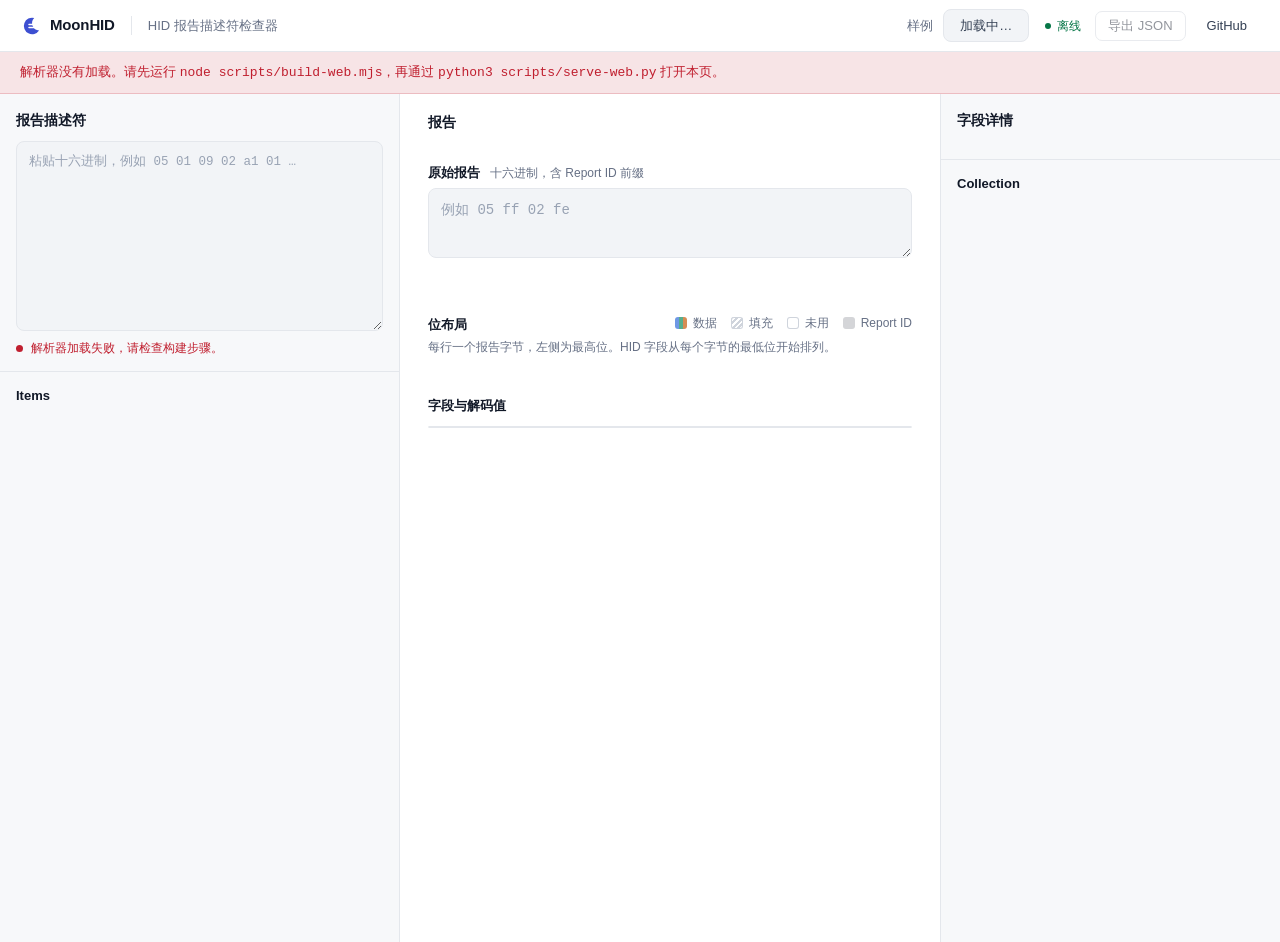
==== commit 3d031823: "feat: revamp inspector with live decoding and linked byte views" ====
--- a/web/index.html
+++ b/web/index.html
@@ -3,71 +3,112 @@
 <head>
   <meta charset="utf-8">
   <meta name="viewport" content="width=device-width, initial-scale=1">
-  <meta name="theme-color" content="#10141b">
-  <meta name="description" content="HID 协议分析工作台：检查描述符、载荷位布局和原始报告。">
-  <title>MoonHID · HID 协议分析工作台</title>
+  <meta name="color-scheme" content="light dark">
+  <meta name="theme-color" content="#ffffff" media="(prefers-color-scheme: light)">
+  <meta name="theme-color" content="#111317" media="(prefers-color-scheme: dark)">
+  <meta name="description" content="在浏览器中离线检查 USB HID 报告描述符、字段位布局与原始报告。">
+  <title>MoonHID 检查器</title>
   <link rel="icon" href="favicon.svg" type="image/svg+xml">
   <link rel="stylesheet" href="styles.css">
 </head>
 <body>
-  <header class="appbar">
-    <a class="brand" href="./" aria-label="MoonHID 首页"><span class="brand-icon" aria-hidden="true">MH</span>MoonHID</a>
-    <div class="app-title"><h1>HID 协议分析工作台</h1><span>DESCRIPTOR / WIRE / FIELDS</span></div>
-    <div class="examples" aria-label="设备样例"><span class="toolbar-label">样例</span><div id="fixture-buttons"><button disabled>加载中…</button></div></div>
-    <div class="app-links"><span class="local-badge">LOCAL</span><a href="https://github.com/We1chan/moonhid" target="_blank" rel="noreferrer">GitHub ↗</a></div>
+  <header class="topbar">
+    <a class="brand" href="./" aria-label="MoonHID 首页">
+      <svg viewBox="0 0 24 24" aria-hidden="true"><path d="M15.5 3.2a9 9 0 1 0 5.3 13.6A8 8 0 0 1 15.5 3.2Z"/><rect x="9" y="9.6" width="9" height="1.6" rx=".8"/><rect x="9" y="12.8" width="9" height="1.6" rx=".8"/></svg>
+      <span>MoonHID</span>
+    </a>
+    <span class="tagline">HID 报告描述符检查器</span>
+    <nav class="samples" aria-label="合成样例">
+      <span class="samples-label">样例</span>
+      <div id="fixtures" class="segmented"><button type="button" disabled>加载中…</button></div>
+    </nav>
+    <div class="topbar-actions">
+      <span class="offline" title="描述符与报告只在本页处理，不上传、不连接设备">离线</span>
+      <button id="export" type="button" class="btn" disabled>导出 JSON</button>
+      <a class="btn btn-quiet" href="https://github.com/We1chan/moonhid" target="_blank" rel="noreferrer">GitHub</a>
+    </div>
   </header>
-  <div id="boot-error" role="alert" class="notice error" hidden>解析器未加载。请先运行 <code>node scripts/build-web.mjs</code>，通过本地 HTTP 服务打开页面。</div>
-  <noscript><p class="notice error">请启用 JavaScript 以使用检查器。</p></noscript>
-  <main class="workbench">
-    <aside class="input-column" aria-label="协议输入">
-      <section class="panel descriptor-panel">
-        <div class="section-title"><h2><span class="panel-index">01</span><label for="descriptor">报告描述符</label></h2><span id="descriptor-size" class="mono muted">HEX</span></div>
-        <div class="input-body">
-          <div class="editor-caption"><span>HEX INPUT</span><span>小端字节序</span></div>
-          <textarea id="descriptor" spellcheck="false" autocapitalize="off" aria-describedby="descriptor-help" placeholder="05 01 09 02 a1 01 …"></textarea>
-          <p id="descriptor-help" class="hint">字节对连续或空白分隔，例如 05 01；不带 0x。</p>
-          <button id="inspect" class="primary" disabled>编译描述符 <span aria-hidden="true">↵</span></button>
-          <div id="descriptor-status" class="status" role="status" aria-live="polite">正在加载解析器…</div>
-          <button id="descriptor-error-position" class="text-button" hidden>定位输入错误</button>
+
+  <div id="boot-error" class="banner" role="alert" hidden>
+    解析器没有加载。请先运行 <code>node scripts/build-web.mjs</code>，再通过 <code>python3 scripts/serve-web.py</code> 打开本页。
+  </div>
+  <noscript><div class="banner">检查器需要启用 JavaScript。</div></noscript>
+
+  <main class="workspace">
+    <section class="pane pane-source" aria-labelledby="source-title">
+      <div class="pane-head">
+        <h2 id="source-title"><label for="descriptor">报告描述符</label></h2>
+        <span id="descriptor-meta" class="meta"></span>
+      </div>
+      <div class="editor editor-descriptor">
+        <div class="editor-backdrop" aria-hidden="true"></div>
+        <textarea id="descriptor" spellcheck="false" autocomplete="off" autocapitalize="off" aria-describedby="descriptor-status" placeholder="粘贴十六进制，例如 05 01 09 02 a1 01 …"></textarea>
+      </div>
+      <div id="descriptor-status" class="status" role="status" aria-live="polite"><span class="status-text">正在加载 MoonBit 解析器…</span></div>
+      <div class="list-head">
+        <h3>Items</h3>
+        <span id="item-meta" class="meta"></span>
+      </div>
+      <div id="items" class="items"></div>
+    </section>
+
+    <section class="pane pane-report" aria-labelledby="report-title">
+      <div class="report-inner">
+        <div class="pane-head">
+          <h2 id="report-title">报告</h2>
+          <span id="report-meta" class="meta"></span>
         </div>
-      </section>
-      <section class="panel report-panel">
-        <div class="section-title"><h2><span class="panel-index">02</span><label for="report">原始报告</label></h2><span id="wire-size" class="mono muted">HEX</span></div>
-        <div class="input-body">
-          <div class="selectors"><div><label for="kind">报告方向</label><select id="kind" disabled></select></div><div><label for="report-id">Report ID</label><select id="report-id" disabled></select></div></div>
-          <textarea id="report" class="report-input" spellcheck="false" autocapitalize="off" aria-describedby="report-help" placeholder="05 ff 02 fe"></textarea>
-          <p id="report-help" class="hint">包含 ID 前缀；输入长度须匹配选定布局。</p>
-          <button id="sample-report" class="text-button" hidden>载入当前方向的样例报告</button>
-          <button id="decode" class="secondary" disabled>解码报告 <span aria-hidden="true">→</span></button>
-          <div id="report-status" class="status" role="status" aria-live="polite">先编译描述符。</div>
-          <button id="report-error-position" class="text-button" hidden>定位输入错误</button>
+        <div id="reports" class="report-tabs" role="group" aria-label="选择报告布局"></div>
+
+        <div class="report-entry">
+          <div class="entry-head">
+            <label for="report">原始报告</label>
+            <span class="meta">十六进制，含 Report ID 前缀</span>
+            <button id="sample-report" type="button" class="link" hidden>载入样例报告</button>
+          </div>
+          <div class="editor editor-report">
+            <div class="editor-backdrop" aria-hidden="true"></div>
+            <textarea id="report" rows="2" spellcheck="false" autocomplete="off" autocapitalize="off" aria-describedby="report-status" placeholder="例如 05 ff 02 fe" disabled></textarea>
+          </div>
+          <div id="report-status" class="status" role="status" aria-live="polite"></div>
         </div>
-      </section>
-      <div class="local-note"><span class="mono">OFFLINE</span><p>数据在本页处理，无需连接设备。</p></div>
-    </aside>
-    <div class="analysis-column">
-      <section class="panel layout-panel">
-        <div class="section-title"><h2>载荷布局</h2><button id="export" class="export-button" disabled>导出 JSON ↓</button></div>
-        <div id="summary" class="summary"><p class="empty">编译描述符后显示布局。</p></div>
-        <div class="layout-caption"><span id="layout-label">报告载荷位布局</span><span class="legend"><i class="legend-data"></i>数据 <i class="legend-padding"></i>填充</span></div>
-        <div id="bit-layout" class="bit-layout"></div>
-        <div class="wire-heading"><span>WIRE BYTES <span class="muted">报告原始字节</span></span><span id="wire-caption" class="muted">等待解码</span></div>
-        <div id="wire-bytes" class="wire-bytes"><p class="empty">成功解码后，可检查每个字节的二进制位。</p></div>
-        <p id="bit-help" class="hint">点击布局或表格字段，检查器同步显示元数据；高亮对应报告位。</p>
-      </section>
-      <section class="panel table-panel">
-        <div class="table-toolbar"><div class="tabs" role="tablist" aria-label="报告数据"><button id="values-tab" role="tab" aria-selected="true" aria-controls="values-panel">解码值 <span id="decoded-count" class="count-badge">等待报告</span></button><button id="fields-tab" role="tab" aria-selected="false" aria-controls="fields-panel" tabindex="-1">Main 字段 <span id="field-count" class="count-badge">0 fields</span></button></div></div>
-        <div id="values-panel" role="tabpanel" aria-labelledby="values-tab"><div id="decoded" class="table-scroll"><p class="empty">解码报告后，查看各元素的 Usage 和整数值。</p></div><p class="hint table-note">位偏移从载荷开始，不含 ID 字节。Constant 不产生解码值。</p></div>
-        <div id="fields-panel" role="tabpanel" aria-labelledby="fields-tab" hidden><div id="fields" class="table-scroll"><p class="empty">选择报告方向与 ID，查看对应字段。</p></div><p class="hint table-note">字段索引对应完整描述符；来源链接定位到原始 item。</p></div>
-      </section>
-      <section class="panel items-panel"><details id="items-panel"><summary><span>描述符 ITEMS</span><span id="item-count" class="mono muted">0 items</span></summary><div id="items" class="table-scroll"><p class="empty">暂无数据。</p></div></details></section>
-    </div>
-    <aside class="inspector-column" aria-label="字段检查器">
-      <section class="panel metadata-panel"><div class="section-title"><h2>字段检查器</h2><span class="inspector-symbol" aria-hidden="true">[ ]</span></div><div id="field-detail" class="field-detail"><p class="empty">选择字段，检查标志、范围与单位。</p></div></section>
-      <section class="panel collection-panel"><div class="section-title"><h2>Collection 树</h2><span id="collection-count" class="mono muted">0 collections</span></div><div id="collections" class="collection-tree"><p class="empty">暂无集合。</p></div></section>
+
+        <section class="block" aria-labelledby="bitmap-title">
+          <div class="block-head">
+            <h3 id="bitmap-title">位布局</h3>
+            <span class="legend" aria-hidden="true">
+              <span><i class="sw sw-data"></i>数据</span>
+              <span><i class="sw sw-pad"></i>填充</span>
+              <span><i class="sw sw-unused"></i>未用</span>
+              <span><i class="sw sw-rid"></i>Report ID</span>
+            </span>
+          </div>
+          <p class="block-note">每行一个报告字节，左侧为最高位。HID 字段从每个字节的最低位开始排列。</p>
+          <div id="bitmap" class="bitmap"></div>
+        </section>
+
+        <section class="block" aria-labelledby="values-title">
+          <div class="block-head">
+            <h3 id="values-title">字段与解码值</h3>
+            <span id="values-meta" class="meta"></span>
+          </div>
+          <div id="values" class="table-wrap"></div>
+        </section>
+      </div>
+    </section>
+
+    <aside class="pane pane-detail" aria-labelledby="detail-title">
+      <div class="pane-head">
+        <h2 id="detail-title">字段详情</h2>
+      </div>
+      <div id="field-detail" class="detail"></div>
+      <div class="list-head">
+        <h3>Collection</h3>
+        <span id="collection-meta" class="meta"></span>
+      </div>
+      <div id="collections" class="collections"></div>
     </aside>
   </main>
-  <footer class="statusbar"><span>MoonHID <span class="mono">v0.1 / JSON schema 1</span></span><span>LSB FIRST <span class="statusbar-divider">|</span> 样例为合成数据 <span class="statusbar-divider">|</span> 离线报告分析</span></footer>
   <script type="module" src="app.js"></script>
 </body>
 </html>
--- a/web/styles.css
+++ b/web/styles.css
@@ -1,187 +1,368 @@
 :root {
-  color-scheme: dark;
-  --bg: #10141b;
-  --panel: #171d27;
-  --editor: #10151f;
-  --ink: #dce5f2;
-  --muted: #95a2b7;
-  --line: #2b3545;
-  --accent: #70baff;
-  --selected: #203855;
-  --red: #ff8b84;
-  --amber: #e8bc77;
-  --mono: ui-monospace, SFMono-Regular, Consolas, monospace;
-  font: 12px -apple-system, BlinkMacSystemFont, "Segoe UI", "PingFang SC", sans-serif;
+  color-scheme: light dark;
+  --topbar: 52px;
+  --bg: #ffffff;
+  --side: #f7f8fa;
+  --raised: #ffffff;
+  --sunken: #f2f4f7;
+  --line: #e4e7ec;
+  --line-strong: #cfd4dc;
+  --ink: #111827;
+  --ink-2: #344054;
+  --muted: #667085;
+  --faint: #98a2b3;
+  --accent: #3d4fd1;
+  --accent-ink: #ffffff;
+  --ok: #067647;
+  --warn: #b54708;
+  --danger: #c01f2f;
+  --t-global: #a15c07;
+  --t-local: #7a3fc2;
+  --c0: #2f6bd8;
+  --c1: #0d8a5c;
+  --c2: #c45a0a;
+  --c3: #8547d6;
+  --c4: #cc3370;
+  --c5: #0a8794;
+  --c6: #937000;
+  --c7: #4f61a8;
+  --shadow: 0 1px 2px rgb(16 24 40 / .06), 0 1px 3px rgb(16 24 40 / .08);
+  --sans: -apple-system, BlinkMacSystemFont, "Segoe UI", "PingFang SC", "Hiragino Sans GB", "Microsoft YaHei", "Noto Sans CJK SC", sans-serif;
+  --mono: "SF Mono", ui-monospace, Menlo, Consolas, "Liberation Mono", monospace;
+  font: 13px/1.5 var(--sans);
   color: var(--ink);
   background: var(--bg);
-}
+  -webkit-font-smoothing: antialiased;
+  text-size-adjust: 100%;
+}
+@media (prefers-color-scheme: dark) {
+  :root {
+    --bg: #111317;
+    --side: #15181d;
+    --raised: #1c2026;
+    --sunken: #0c0e11;
+    --line: #262b33;
+    --line-strong: #353c46;
+    --ink: #e8eaee;
+    --ink-2: #c3c8d0;
+    --muted: #8d95a3;
+    --faint: #626a77;
+    --accent: #8b98ff;
+    --accent-ink: #0d1020;
+    --ok: #4ad295;
+    --warn: #f1a24b;
+    --danger: #ff7b86;
+    --t-global: #e7b056;
+    --t-local: #c39bff;
+    --c0: #74a5ff;
+    --c1: #3fcf92;
+    --c2: #f5994d;
+    --c3: #b48dff;
+    --c4: #f47aa8;
+    --c5: #3fc8d6;
+    --c6: #dcb640;
+    --c7: #98a6e6;
+    --shadow: 0 1px 2px rgb(0 0 0 / .4);
+  }
+}
+
 * { box-sizing: border-box; }
-body { margin: 0; }
-a { color: inherit; text-decoration: none; }
-a:hover { color: var(--accent); }
-button, textarea, select { font: inherit; }
+body { margin: 0; min-width: 0; }
+button, textarea, select, input { font: inherit; color: inherit; }
 button { cursor: pointer; }
-button:disabled { cursor: default; opacity: .4; }
-button:focus-visible, a:focus-visible, summary:focus-visible, select:focus-visible, textarea:focus-visible { outline: 2px solid var(--accent); outline-offset: 2px; }
+button:disabled { cursor: default; }
+:focus-visible { outline: 2px solid var(--accent); outline-offset: 2px; }
 [hidden] { display: none !important; }
-.mono, code { font-family: var(--mono); }
-.muted { color: var(--muted); }
-.appbar { min-height: 64px; display: flex; align-items: center; gap: 23px; padding: 10px 20px; border-bottom: 1px solid var(--line); background: #1b2230; }
-.brand { display: flex; align-items: center; gap: 9px; font-size: 18px; font-weight: 600; letter-spacing: -.5px; }
-.brand-icon { display: grid; place-items: center; width: 31px; height: 31px; border: 1px solid #45617f; border-radius: 3px; color: var(--accent); font: 12px var(--mono); letter-spacing: 0; }
-.app-title { border-left: 1px solid #394456; padding-left: 23px; }
-h1 { margin: 0 0 4px; font-size: 13px; font-weight: 500; }
-.app-title > span { color: var(--muted); font: 8px var(--mono); letter-spacing: .7px; }
-.examples { display: flex; gap: 10px; align-items: center; margin-left: auto; }
-.toolbar-label { color: var(--muted); font-size: 10px; }
-#fixture-buttons { display: flex; border: 1px solid #3a4658; border-radius: 3px; overflow: hidden; }
-#fixture-buttons button { padding: 7px 15px; border: 0; border-right: 1px solid #3a4658; background: #171d27; color: #abb7c9; font-size: 11px; }
-#fixture-buttons button:last-child { border-right: 0; }
-#fixture-buttons button[aria-pressed=true] { color: #e8f4ff; background: #294564; }
-#fixture-buttons button:hover { color: white; background: #28384e; }
-.app-links { display: flex; gap: 16px; align-items: center; font-size: 10px; }
-.local-badge { font: 9px var(--mono); letter-spacing: 1px; color: var(--accent); }
-.workbench { display: grid; grid-template-columns: 290px minmax(0, 1fr) 300px; gap: 12px; padding: 14px; min-height: calc(100dvh - 94px); align-items: start; max-width: 1800px; margin: auto; }
-.input-column, .analysis-column, .inspector-column { display: flex; flex-direction: column; gap: 12px; min-width: 0; }
-.panel { background: var(--panel); border: 1px solid var(--line); border-radius: 3px; min-width: 0; overflow: hidden; }
-.section-title { display: flex; align-items: center; justify-content: space-between; gap: 10px; min-height: 39px; padding: 9px 12px; border-bottom: 1px solid var(--line); background: #1c2431; }
-.section-title h2 { margin: 0; display: flex; gap: 10px; align-items: center; font-size: 11px; font-weight: 500; letter-spacing: .3px; }
-.section-title .muted { font-size: 9px; }
-.panel-index { color: #64758e; font: 10px var(--mono); }
-.input-body { padding: 12px; }
-.editor-caption { display: flex; justify-content: space-between; color: #8795ab; font: 8px var(--mono); margin-bottom: 8px; letter-spacing: .5px; }
-textarea { width: 100%; resize: vertical; border: 1px solid #303c50; background: var(--editor); border-radius: 2px; min-height: 178px; padding: 10px; font: 11px/1.95 var(--mono); letter-spacing: .7px; color: #bddcff; tab-size: 2; }
-textarea::selection { background: #376898; color: #fff; }
-.report-input { min-height: 58px; height: 58px; color: #e3ecf7; }
-.hint { margin: 8px 0 12px; color: var(--muted); font-size: 10px; line-height: 1.6; }
-.primary, .secondary { display: flex; justify-content: space-between; align-items: center; width: 100%; padding: 9px 10px; border: 1px solid #4377ac; border-radius: 2px; background: #285683; color: #f1f7ff; font-size: 11px; }
-.primary:hover:not(:disabled) { background: #356ca1; }
-.secondary { background: #23364d; border-color: #3e536c; color: #c1ddfa; }
-.secondary:hover:not(:disabled) { background: #2d4764; }
-.primary span, .secondary span { font: 14px var(--mono); }
-.status { font: 10px/1.6 var(--mono); color: var(--muted); margin-top: 9px; min-height: 16px; overflow-wrap: anywhere; }
-.status.success { color: #92caff; }
-.status.error { color: var(--red); }
-.status.warning { color: var(--amber); }
-.text-button { border: 0; padding: 2px 0; margin: 0 0 9px; background: transparent; color: var(--accent); font-size: 10px; text-decoration: underline; text-underline-offset: 3px; }
-.selectors { display: grid; grid-template-columns: 1fr 1fr; gap: 10px; margin-bottom: 10px; }
-.selectors label { color: var(--muted); font-size: 10px; }
-select { display: block; width: 100%; margin-top: 6px; padding: 6px 7px; border: 1px solid #3a4658; border-radius: 2px; background: var(--editor); color: var(--ink); font-size: 11px; }
-.local-note { display: flex; align-items: baseline; gap: 7px; padding: 2px 4px; color: #8492a8; font-size: 9px; }
-.local-note .mono { color: #94abc7; font-size: 8px; }
-.local-note p { margin: 0; }
-.export-button { border: 1px solid #42546d; border-radius: 2px; background: #24344a; color: #cee2fa; padding: 4px 8px; font-size: 10px; }
-.summary { display: flex; flex-wrap: wrap; align-items: center; gap: 10px 16px; padding: 11px 12px; background: #131b27; border-bottom: 1px solid var(--line); }
-.stat { display: flex; align-items: baseline; gap: 5px; }
-.stat strong { font: 13px var(--mono); color: #cce2f9; }
-.stat span { color: var(--muted); font-size: 9px; }
-.layout-caption { display: flex; align-items: center; justify-content: space-between; gap: 8px; padding: 12px 12px 8px; font: 9px var(--mono); color: #adbfd5; }
-.legend { display: flex; align-items: center; gap: 4px; font-size: 8px; color: var(--muted); white-space: nowrap; }
-.legend i { width: 7px; height: 7px; margin-left: 5px; display: inline-block; }
-.legend-data { background: #4b7daf; }
-.legend-padding { background: #485369; }
-.bit-layout { display: flex; flex-wrap: wrap; gap: 3px; min-height: 47px; padding: 0 12px 12px; }
-.bit-segment { flex-grow: 1; min-width: 66px; padding: 7px 8px; display: flex; flex-direction: column; align-items: flex-start; gap: 7px; background: #24384f; color: #c5defa; border: 1px solid #405a7b; border-radius: 2px; text-align: left; font: 10px var(--mono); overflow-wrap: anywhere; }
-.bit-segment span { color: #90aac8; font: 8px var(--mono); }
-.bit-segment.padding { background: repeating-linear-gradient(135deg,#1c2533,#1c2533 4px,#293344 4px,#293344 5px); border-color: #374457; color: #92a0b6; }
-.bit-segment.prefix { flex-grow: 0; background: #4a3356; border-color: #745386; color: #e1c5f0; }
-.bit-segment.prefix span { color: #b49ac1; }
-.bit-segment.selected { border-color: #9fcdf9; box-shadow: inset 0 2px #70baff; background-color: #2b4a6c; }
-.bit-overflow { padding: 8px 0; font-size: 10px; color: var(--muted); }
-.wire-heading { display: flex; justify-content: space-between; align-items: center; gap: 8px; padding: 10px 12px 6px; border-top: 1px solid var(--line); color: #a9bfd7; font: 8px var(--mono); letter-spacing: .5px; }
-.wire-heading .muted { font-size: 8px; letter-spacing: 0; }
-.wire-bytes { display: grid; grid-template-columns: repeat(8,minmax(0,1fr)); gap: 4px; padding: 6px 12px 10px; max-height: 196px; overflow: auto; }
-.wire-byte { min-width: 0; background: #111a27; border: 1px solid #2f3c50; border-radius: 2px; padding: 6px 4px; text-align: center; }
-.byte-offset { color: #7e90aa; font: 8px var(--mono); display: block; margin-bottom: 4px; }
-.byte-hex { color: #dceafa; font: 18px var(--mono); display: block; margin-bottom: 6px; }
-.byte-bits { display: flex; justify-content: center; gap: 1px; direction: ltr; }
-.wire-bit { font: 9px var(--mono); padding: 2px 0; min-width: 6px; border: 0; background: transparent; color: #8193ab; border-radius: 0; }
-.wire-bit.active { color: #e1f1ff; background: #37618c; }
-.wire-bit.padding { color: #59687f; }
-.wire-bit.id-bit { color: #b291c5; }
-.wire-byte.has-selection { border-color: #527fab; }
-.wire-byte.id-byte { border-color: #6b4e7d; }
-.wire-bytes .empty, .wire-overflow { grid-column: 1/-1; margin: 4px 0; }
-.wire-overflow { color: var(--muted); font-size: 9px; }
-.layout-panel > .hint { margin: 0; padding: 0 12px 11px; font-size: 9px; }
-.table-toolbar { background: #1c2431; border-bottom: 1px solid var(--line); }
-.tabs { display: flex; }
-.tabs button { min-height: 41px; padding: 10px 12px 8px; border: 0; border-right: 1px solid var(--line); border-bottom: 2px solid transparent; color: #96a5ba; background: transparent; font-size: 11px; white-space: nowrap; }
-.tabs button[aria-selected=true] { border-bottom-color: var(--accent); color: #deedff; background: var(--panel); }
-.count-badge { font: 8px var(--mono); padding: 2px 4px; margin-left: 5px; color: #9fb1c9; background: #283346; border-radius: 2px; }
-.table-scroll { overflow: auto; max-height: 300px; scrollbar-width: thin; padding: 0 12px; min-width: 0; }
-table { width: 100%; border-collapse: collapse; font-size: 10px; white-space: nowrap; }
-th { position: sticky; top: 0; z-index: 1; background: var(--panel); border-bottom: 1px solid #3a4556; padding: 9px 8px; text-align: left; font-size: 9px; font-weight: 400; color: #8b9cb4; }
-td { padding: 8px; border-bottom: 1px solid #263142; vertical-align: middle; }
-th:first-child, td:first-child { padding-left: 0; }
-th:last-child, td:last-child { padding-right: 0; }
-tr:last-child td { border-bottom: 0; }
-.value-cell { font: 13px var(--mono); color: #e2effe; font-weight: 500; }
-.table-note { padding: 0 12px; margin-bottom: 10px; font-size: 9px; }
-.empty { margin: 14px 0; color: var(--muted); font-size: 10px; line-height: 1.7; }
-.usage-name { display: block; }
-.usage-code { display: block; color: #8597b0; font: 8px var(--mono); margin-top: 3px; }
-.tag { display: inline-block; color: #a7b7cb; background: #283447; border-radius: 2px; padding: 2px 4px; font: 8px var(--mono); }
-.tag.warn { color: var(--amber); background: #423523; }
-.tag.bad { color: var(--red); background: #462a2b; }
-.row-button { background: transparent; border: 0; color: var(--accent); padding: 3px 0; text-decoration: underline; text-underline-offset: 3px; font: 10px var(--mono); }
-.is-selected td { background: #1d314a; }
-.source-button { color: #b0bfd3; }
-.inspector-symbol { color: #6686ac; font: 12px var(--mono); }
-.field-detail { padding: 14px 12px; overflow-wrap: anywhere; }
-.detail-heading { font: 11px var(--mono); color: #e4effd; padding-bottom: 12px; margin: 0 0 13px; border-bottom: 1px solid var(--line); }
-.detail-heading .source-button { margin-left: 5px; font-size: 9px; }
-.detail-grid { margin: 0; display: grid; grid-template-columns: 86px minmax(0,1fr); gap: 12px 8px; font-size: 10px; }
-.detail-grid dt { color: #8b9cb4; }
-.detail-grid dd { margin: 0; color: #c9d8ec; line-height: 1.6; }
-.detail-note { font-size: 9px; line-height: 1.8; color: #8c9db5; margin: 14px 0 0; padding-top: 11px; border-top: 1px solid var(--line); }
-.collection-tree { max-height: 250px; overflow: auto; }
-.collection-tree .table-scroll { padding: 0 12px 8px; }
-.collection-tree td { font-size: 9px; }
-.collection-tree > .empty { padding: 0 12px; }
-.collection-tree .usage-name { font-size: 10px; }
-.collection-tree .usage-code { font-size: 8px; }
-details summary { cursor: pointer; display: flex; gap: 8px; align-items: center; padding: 12px; background: #1c2431; font: 10px var(--mono); list-style: none; }
-details summary:before { content: '▸'; color: #748eaf; }
-details[open] summary:before { content: '▾'; }
-details[open] summary { border-bottom: 1px solid var(--line); }
-details summary span:first-child { flex: 1; }
-details summary .muted { font-size: 9px; }
-#items .highlight td { background: #2d4260; }
-#items td:nth-child(2) { font-family: var(--mono); }
-.item-main td:nth-child(2) { color: #8ec5ff; }
-.item-global td:nth-child(2) { color: #e8bc77; }
-.item-local td:nth-child(2) { color: #c6a1ec; }
-#items .text-button { margin: 12px 0; }
-.pagination { display: flex; justify-content: center; align-items: center; gap: 12px; padding: 12px 0; font: 9px var(--mono); color: var(--muted); }
-.pagination button { border: 1px solid #3c4d65; border-radius: 2px; background: #24344a; color: #cad9ec; padding: 5px 8px; font-size: 9px; }
-.statusbar { display: flex; justify-content: space-between; align-items: center; gap: 14px; border-top: 1px solid var(--line); background: #1a2230; padding: 9px 16px; color: #8499b4; font: 9px var(--mono); }
-.statusbar .mono { margin-left: 10px; font-size: 8px; }
-.statusbar-divider { color: #4b5d75; margin: 0 10px; }
-.notice { padding: 12px 20px; font-size: 11px; }
-.notice.error { background: #3a2528; color: var(--red); }
-@media (min-width: 1600px) { .workbench { grid-template-columns: 330px minmax(0,1fr) 350px; } textarea { min-height: 190px; } }
-@media (max-width: 1200px) { .workbench { grid-template-columns: 270px minmax(0,1fr); } .inspector-column { grid-column: 1/-1; flex-direction: row; align-items: start; } .metadata-panel { flex: 1.4; } .collection-panel { flex: 1; } .detail-grid { grid-template-columns: 100px minmax(0,1fr); } .app-title { display: none; } .wire-bytes { grid-template-columns: repeat(6,minmax(0,1fr)); } }
-@media (max-width: 720px) {
-  .appbar { flex-wrap: wrap; gap: 12px; padding: 12px; }
-  .brand { font-size: 17px; }
-  .app-links { margin-left: auto; }
-  .examples { order: 3; width: 100%; margin: 0; }
-  #fixture-buttons { flex: 1; }
-  #fixture-buttons button { flex: 1; }
-  .workbench { grid-template-columns: 1fr; gap: 12px; padding: 12px; }
-  .inspector-column { flex-direction: column; }
-  .metadata-panel, .collection-panel { width: 100%; }
-  textarea { min-height: 135px; }
-  .report-input { min-height: 58px; }
-  .local-note { padding-bottom: 0; }
-  .layout-caption { flex-direction: column; align-items: flex-start; gap: 7px; }
-  .wire-bytes { grid-template-columns: repeat(4,minmax(0,1fr)); }
-  .wire-bit { font-size: 8px; min-width: 6px; }
-  .byte-hex { font-size: 19px; }
-  .tabs button { padding: 10px; font-size: 10px; }
-  .count-badge { font-size: 7px; }
-  .statusbar { flex-direction: column; align-items: flex-start; gap: 7px; font-size: 8px; }
-  .statusbar-divider { margin: 0 6px; }
-}
-@media (prefers-reduced-motion: reduce) { * { scroll-behavior: auto !important; transition: none !important; } }
+code, .mono { font-family: var(--mono); }
+h2, h3 { margin: 0; }
+
+/* Top bar */
+.topbar {
+  position: sticky; top: 0; z-index: 20;
+  height: var(--topbar);
+  display: flex; align-items: center; gap: 16px;
+  padding: 0 20px;
+  background: var(--bg);
+  border-bottom: 1px solid var(--line);
+}
+.brand { display: flex; align-items: center; gap: 8px; color: var(--ink); text-decoration: none; font-weight: 650; font-size: 15px; letter-spacing: -.01em; }
+.brand svg { width: 22px; height: 22px; fill: var(--accent); }
+.brand svg rect { fill: var(--bg); }
+.tagline { color: var(--muted); padding-left: 16px; border-left: 1px solid var(--line); white-space: nowrap; }
+.samples { display: flex; align-items: center; gap: 10px; margin-left: auto; }
+.samples-label { color: var(--muted); }
+.segmented { display: flex; padding: 2px; gap: 2px; background: var(--sunken); border: 1px solid var(--line); border-radius: 8px; }
+.segmented button { border: 0; background: transparent; border-radius: 6px; padding: 4px 14px; color: var(--ink-2); min-height: 26px; }
+.segmented button:hover:not(:disabled) { color: var(--ink); }
+.segmented button[aria-pressed="true"] { background: var(--raised); color: var(--ink); font-weight: 600; box-shadow: var(--shadow); }
+.topbar-actions { display: flex; align-items: center; gap: 8px; }
+.offline { color: var(--ok); font-size: 12px; display: flex; align-items: center; gap: 6px; margin-right: 6px; }
+.offline::before { content: ""; width: 6px; height: 6px; border-radius: 50%; background: currentColor; }
+.btn {
+  display: inline-flex; align-items: center; min-height: 30px; padding: 0 12px;
+  border: 1px solid var(--line-strong); border-radius: 7px;
+  background: var(--raised); color: var(--ink); text-decoration: none; font-weight: 500;
+}
+.btn:hover:not(:disabled) { border-color: var(--faint); }
+.btn:disabled { opacity: .45; }
+.btn-quiet { border-color: transparent; background: transparent; color: var(--ink-2); }
+.btn-quiet:hover { color: var(--ink); background: var(--sunken); }
+.banner { padding: 10px 20px; background: color-mix(in srgb, var(--danger) 12%, var(--bg)); color: var(--danger); border-bottom: 1px solid color-mix(in srgb, var(--danger) 30%, var(--bg)); }
+
+/* Workspace */
+.workspace {
+  display: grid;
+  grid-template-columns: minmax(340px, 400px) minmax(0, 1fr) minmax(300px, 340px);
+  min-height: calc(100dvh - var(--topbar));
+}
+.pane { min-width: 0; }
+.pane-source, .pane-detail {
+  position: sticky; top: var(--topbar);
+  height: calc(100dvh - var(--topbar));
+  background: var(--side);
+}
+.pane-source { display: flex; flex-direction: column; border-right: 1px solid var(--line); }
+.pane-detail { overflow-y: auto; border-left: 1px solid var(--line); scrollbar-width: thin; }
+.pane-report { padding: 0 28px 48px; }
+.report-inner { max-width: 1000px; margin: 0 auto; }
+.pane-head { display: flex; align-items: baseline; justify-content: space-between; gap: 12px; padding: 16px 16px 10px; }
+.pane-report .pane-head { padding: 18px 0 12px; }
+.pane-head h2 { font-size: 14px; font-weight: 650; }
+.meta { color: var(--muted); font-size: 12px; white-space: nowrap; overflow: hidden; text-overflow: ellipsis; }
+.list-head { display: flex; align-items: baseline; justify-content: space-between; gap: 12px; padding: 14px 16px 8px; border-top: 1px solid var(--line); }
+.list-head h3, .block-head h3 { font-size: 13px; font-weight: 600; }
+
+/* Hex editors: a transparent textarea over a mirrored backdrop that paints marks. */
+.editor { position: relative; margin: 0 16px; border: 1px solid var(--line-strong); border-radius: 8px; background: var(--raised); }
+.editor:focus-within { border-color: var(--accent); box-shadow: 0 0 0 3px color-mix(in srgb, var(--accent) 18%, transparent); }
+.editor textarea, .editor-backdrop {
+  margin: 0; border: 0; padding: 10px 12px;
+  font: 12.5px/1.7 var(--mono); letter-spacing: 0;
+  white-space: pre-wrap; word-break: break-all; overflow-wrap: anywhere;
+  tab-size: 4; scrollbar-gutter: stable;
+}
+.editor textarea {
+  position: relative; z-index: 1; display: block; width: 100%;
+  resize: vertical; background: transparent; color: var(--ink);
+  overflow-y: auto; border-radius: 8px;
+}
+.editor textarea:focus { outline: none; }
+.editor textarea::placeholder { color: var(--faint); }
+.editor:has(textarea:disabled) { background: var(--sunken); border-color: var(--line); }
+.editor textarea:disabled { cursor: not-allowed; color: var(--muted); }
+.editor-backdrop { position: absolute; inset: 0; overflow: hidden; color: transparent; pointer-events: none; border-radius: 8px; }
+.editor-backdrop mark { color: transparent; border-radius: 3px; background: color-mix(in srgb, var(--accent) 22%, transparent); box-shadow: 0 0 0 1px color-mix(in srgb, var(--accent) 35%, transparent); }
+.editor-backdrop mark.error { background: color-mix(in srgb, var(--danger) 28%, transparent); box-shadow: 0 0 0 1px var(--danger); }
+.editor-descriptor textarea { height: 188px; min-height: 96px; }
+.editor-report { margin: 0; }
+.editor-report textarea { font-size: 14px; min-height: 48px; }
+.editor-report textarea, .editor-report .editor-backdrop { font-size: 14px; }
+
+/* Status lines */
+.status { display: flex; align-items: flex-start; gap: 8px; min-height: 20px; margin: 8px 16px 12px; font-size: 12px; color: var(--muted); }
+.status::before { content: ""; flex: none; width: 7px; height: 7px; margin-top: 6px; border-radius: 50%; background: var(--faint); }
+.status:empty::before { display: none; }
+.status.ok { color: var(--ink-2); }
+.status.ok::before { background: var(--ok); }
+.status.warn::before { background: var(--warn); }
+.status.error { color: var(--danger); }
+.status.error::before { background: var(--danger); }
+.status-text { min-width: 0; overflow-wrap: anywhere; }
+.status code { font-size: 11px; padding: 1px 5px; border-radius: 4px; background: color-mix(in srgb, currentColor 10%, transparent); }
+.status .raw { display: block; color: var(--muted); font-size: 11.5px; margin-top: 2px; }
+.status .link { margin-left: 8px; }
+.report-entry .status { margin: 8px 0 0; }
+.link { border: 0; padding: 0; background: none; color: var(--accent); font-weight: 500; white-space: nowrap; }
+.link:hover { text-decoration: underline; text-underline-offset: 3px; }
+
+/* Item listing */
+.items { flex: 1; min-height: 120px; overflow-y: auto; padding: 0 8px 16px; scrollbar-width: thin; }
+.items ol { list-style: none; margin: 0; padding: 0; }
+.item {
+  display: grid; grid-template-columns: 38px 76px minmax(0, 1fr) auto; align-items: center; gap: 8px;
+  width: 100%; min-height: 26px; padding: 2px 8px; border: 0; border-radius: 6px;
+  background: transparent; text-align: left; font-size: 12.5px;
+}
+.item:hover { background: color-mix(in srgb, var(--ink) 5%, transparent); }
+.item.focus { background: color-mix(in srgb, var(--accent) 13%, transparent); }
+.item-off { color: var(--faint); font: 11px var(--mono); text-align: right; }
+.item-bytes { color: var(--muted); font: 11.5px var(--mono); white-space: nowrap; overflow: hidden; text-overflow: ellipsis; }
+.item-body { display: flex; align-items: baseline; gap: 6px; min-width: 0; white-space: nowrap; }
+.indent { flex: none; align-self: stretch; margin: -2px 0; width: calc(var(--depth) * 14px); background: repeating-linear-gradient(90deg, var(--line-strong) 0 1px, transparent 1px 14px); background-position: 5px 0; }
+.item-name { font-weight: 500; color: var(--ink); }
+.item-value { color: var(--ink-2); overflow: hidden; text-overflow: ellipsis; font-family: var(--mono); font-size: 12px; }
+.t-main .item-name { font-weight: 650; }
+.t-global .item-name { color: var(--t-global); }
+.t-local .item-name { color: var(--t-local); }
+.t-reserved .item-name { color: var(--muted); }
+.item-ref { font: 11px var(--mono); padding: 1px 6px; border-radius: 4px; color: var(--muted); background: var(--sunken); white-space: nowrap; }
+.item-ref.here { color: color-mix(in srgb, var(--fc) 75%, var(--ink)); background: color-mix(in srgb, var(--fc) 15%, transparent); }
+
+/* Pager */
+.pager { display: flex; align-items: center; justify-content: center; gap: 12px; padding: 12px 0 4px; color: var(--muted); font: 12px var(--mono); }
+.pager button { border: 1px solid var(--line-strong); background: var(--raised); border-radius: 6px; padding: 3px 10px; font-family: var(--sans); }
+.pager button:disabled { opacity: .4; }
+
+/* Report selector */
+.report-tabs { display: flex; flex-wrap: wrap; gap: 8px; max-height: 148px; overflow-y: auto; }
+.report-tab {
+  display: flex; align-items: baseline; gap: 8px; padding: 6px 12px;
+  border: 1px solid var(--line-strong); border-radius: 8px; background: var(--raised);
+}
+.report-tab:hover { border-color: var(--faint); }
+.report-tab[aria-pressed="true"] { border-color: var(--accent); background: color-mix(in srgb, var(--accent) 9%, var(--raised)); box-shadow: 0 0 0 1px var(--accent); }
+.report-tab strong { font-weight: 600; }
+.report-tab span { color: var(--muted); font-size: 12px; }
+.report-entry { margin-top: 18px; }
+.entry-head { display: flex; align-items: baseline; gap: 10px; margin-bottom: 6px; }
+.entry-head label { font-weight: 600; }
+.entry-head .link { margin-left: auto; }
+
+/* Blocks */
+.block { margin-top: 28px; }
+.block-head { display: flex; align-items: baseline; justify-content: space-between; gap: 12px; flex-wrap: wrap; }
+.block-note { margin: 4px 0 12px; color: var(--muted); font-size: 12px; }
+.legend { display: flex; flex-wrap: wrap; gap: 14px; color: var(--muted); font-size: 12px; }
+.legend > span { display: inline-flex; align-items: center; gap: 6px; }
+.sw { display: inline-block; width: 12px; height: 12px; border-radius: 3px; }
+.sw-data { background: linear-gradient(90deg, var(--c0) 0 33%, var(--c1) 33% 66%, var(--c2) 66%); opacity: .7; }
+.sw-pad { background: repeating-linear-gradient(135deg, var(--line-strong) 0 2px, transparent 2px 4px); box-shadow: inset 0 0 0 1px var(--line-strong); }
+.sw-unused { box-shadow: inset 0 0 0 1px var(--line-strong); }
+.sw-rid { background: color-mix(in srgb, var(--ink) 18%, var(--bg)); }
+
+/* Field colours: every coloured element sets --fc. */
+.c0 { --fc: var(--c0); } .c1 { --fc: var(--c1); } .c2 { --fc: var(--c2); } .c3 { --fc: var(--c3); }
+.c4 { --fc: var(--c4); } .c5 { --fc: var(--c5); } .c6 { --fc: var(--c6); } .c7 { --fc: var(--c7); }
+
+/* Bit map */
+.bitmap { display: grid; gap: 4px; }
+.bm-row { display: grid; grid-template-columns: 44px minmax(0, 1fr) 40px; align-items: stretch; gap: 10px; }
+.bm-off, .bm-hex { display: flex; align-items: center; font: 12px var(--mono); }
+.bm-off { justify-content: flex-end; color: var(--faint); }
+.bm-hex { color: var(--ink); font-weight: 600; }
+.bm-hex.unknown { color: var(--faint); font-weight: 400; }
+.bm-bits { display: grid; grid-template-columns: repeat(8, minmax(0, 1fr)); gap: 3px; }
+.bm-head .bm-bits span, .bm-head .bm-off, .bm-head .bm-hex { color: var(--faint); font: 11px var(--mono); font-weight: 400; text-align: center; justify-content: center; }
+.bm-head .bm-off { justify-content: flex-end; }
+.seg {
+  grid-column: span var(--span);
+  min-width: 0; min-height: 44px; padding: 4px 6px 3px;
+  display: flex; flex-direction: column; justify-content: space-between; gap: 2px;
+  border: 0; border-radius: 6px; text-align: left;
+  background: color-mix(in srgb, var(--fc) 13%, var(--bg));
+  box-shadow: inset 0 0 0 1px color-mix(in srgb, var(--fc) 32%, var(--bg));
+  color: color-mix(in srgb, var(--fc) 72%, var(--ink));
+}
+button.seg:hover { background: color-mix(in srgb, var(--fc) 20%, var(--bg)); }
+.seg.on { background: color-mix(in srgb, var(--fc) 28%, var(--bg)); box-shadow: inset 0 0 0 2px var(--fc); }
+.seg-label { font-size: 11.5px; font-weight: 600; line-height: 1.3; white-space: nowrap; overflow: hidden; text-overflow: ellipsis; }
+.seg-label small { font: 10.5px var(--mono); opacity: .8; margin-left: 3px; }
+.seg-bits { display: grid; grid-template-columns: repeat(var(--span), minmax(0, 1fr)); font: 13px/1.3 var(--mono); text-align: center; color: var(--ink); }
+.seg-bits .one { font-weight: 700; }
+.seg-bits .zero { opacity: .45; }
+.seg.pad, .seg.unused { --fc: var(--faint); color: var(--muted); }
+.seg.pad { background: repeating-linear-gradient(135deg, color-mix(in srgb, var(--faint) 14%, var(--bg)) 0 3px, var(--bg) 3px 7px); }
+.seg.pad.on { box-shadow: inset 0 0 0 2px var(--muted); }
+.seg.unused { background: transparent; box-shadow: inset 0 0 0 1px var(--line); }
+.seg.rid { --fc: var(--ink); background: color-mix(in srgb, var(--ink) 9%, var(--bg)); box-shadow: inset 0 0 0 1px color-mix(in srgb, var(--ink) 18%, var(--bg)); color: var(--ink-2); }
+.bm-more { margin: 8px 0 0 54px; color: var(--muted); font-size: 12px; }
+
+/* Values table */
+.table-wrap { overflow-x: auto; margin-top: 10px; border: 1px solid var(--line); border-radius: 10px; scrollbar-width: thin; }
+table { width: 100%; border-collapse: collapse; font-size: 13px; }
+th { position: sticky; top: 0; padding: 8px 12px; background: var(--side); border-bottom: 1px solid var(--line); color: var(--muted); font-size: 12px; font-weight: 500; text-align: left; white-space: nowrap; }
+td { padding: 6px 12px; border-bottom: 1px solid var(--line); vertical-align: middle; white-space: nowrap; }
+tbody tr:last-child td { border-bottom: 0; }
+tbody tr { cursor: pointer; }
+tbody tr:hover td { background: color-mix(in srgb, var(--ink) 3%, transparent); }
+tbody tr.on td { background: color-mix(in srgb, var(--fc, var(--faint)) 10%, var(--bg)); }
+th.num, td.num { text-align: right; }
+td.num { font: 600 14px var(--mono); font-variant-numeric: tabular-nums; }
+td.bits { color: var(--muted); font: 12px var(--mono); }
+.field-ref { display: inline-flex; align-items: center; gap: 7px; border: 0; padding: 0; background: none; font: 12px var(--mono); color: var(--ink-2); }
+.field-ref::before { content: ""; width: 9px; height: 9px; border-radius: 3px; background: var(--fc, transparent); box-shadow: inset 0 0 0 1px var(--fc, var(--line-strong)); }
+.pad .field-ref::before { background: repeating-linear-gradient(135deg, var(--line-strong) 0 2px, transparent 2px 4px); }
+.elem { color: var(--faint); font: 12px var(--mono); }
+.usage { display: flex; align-items: baseline; gap: 8px; }
+.usage-code { color: var(--faint); font: 11px var(--mono); }
+.dim { color: var(--muted); }
+.tag { display: inline-block; padding: 1px 7px; border-radius: 999px; font-size: 11.5px; color: var(--muted); background: var(--sunken); }
+.tag.warn { color: var(--warn); background: color-mix(in srgb, var(--warn) 13%, transparent); }
+.tag.bad { color: var(--danger); background: color-mix(in srgb, var(--danger) 13%, transparent); }
+.table-wrap .pager { border-top: 1px solid var(--line); padding: 8px 0; }
+
+/* Empty states */
+.empty { margin: 0; padding: 16px; color: var(--muted); font-size: 12.5px; }
+.bitmap .empty, .table-wrap .empty { padding: 20px 16px; text-align: center; border: 1px dashed var(--line-strong); border-radius: 10px; }
+.table-wrap .empty { border: 0; }
+
+/* Field detail */
+.detail { padding: 0 16px 18px; }
+.detail-title { display: flex; align-items: center; gap: 8px; }
+.detail-title .swatch { width: 12px; height: 12px; border-radius: 4px; background: var(--fc); }
+.detail-title .swatch.pad { background: repeating-linear-gradient(135deg, var(--line-strong) 0 2px, transparent 2px 4px); box-shadow: inset 0 0 0 1px var(--line-strong); }
+.detail-title strong { font-size: 15px; font-weight: 650; }
+.detail-title .tag { margin-left: auto; }
+.detail-summary { margin: 4px 0 14px; color: var(--ink-2); overflow-wrap: anywhere; }
+.facts { display: grid; grid-template-columns: 84px minmax(0, 1fr); gap: 9px 12px; margin: 0; padding: 14px 0; border-top: 1px solid var(--line); }
+.facts dt { color: var(--muted); }
+.facts dd { margin: 0; color: var(--ink); overflow-wrap: anywhere; }
+.facts .sub { display: block; color: var(--muted); font-size: 12px; }
+.flags { display: flex; flex-wrap: wrap; gap: 4px; }
+.flag { font: 11.5px var(--mono); padding: 0 6px; border-radius: 4px; border: 1px solid var(--line-strong); color: var(--ink-2); background: var(--raised); }
+.crumbs { display: flex; flex-wrap: wrap; gap: 2px 6px; }
+.crumbs span + span::before { content: "›"; color: var(--faint); margin-right: 6px; }
+.usages-head { display: flex; justify-content: space-between; padding-top: 14px; border-top: 1px solid var(--line); color: var(--muted); }
+.usage-chips { display: flex; flex-wrap: wrap; gap: 4px; margin-top: 8px; }
+.usage-chip { padding: 1px 7px; border-radius: 5px; background: var(--raised); border: 1px solid var(--line); font-size: 12px; white-space: nowrap; }
+.detail-note { margin: 14px 0 0; color: var(--muted); font-size: 12px; }
+
+/* Collection tree */
+.collections { padding: 0 8px 20px; }
+.collections ol { list-style: none; margin: 0; padding: 0; }
+.coll {
+  display: flex; align-items: center; gap: 8px; width: 100%; min-height: 28px; padding: 2px 8px;
+  border: 0; border-radius: 6px; background: transparent; text-align: left; white-space: nowrap;
+}
+.coll:hover { background: color-mix(in srgb, var(--ink) 5%, transparent); }
+.coll.focus { background: color-mix(in srgb, var(--accent) 13%, transparent); }
+.coll .name { font-weight: 500; overflow: hidden; text-overflow: ellipsis; }
+.coll .type { color: var(--muted); font-size: 12px; }
+.coll .range { margin-left: auto; color: var(--faint); font: 11px var(--mono); }
+
+/* Medium screens: detail pane moves under the report. */
+@media (max-width: 1279px) {
+  .workspace { grid-template-columns: minmax(320px, 380px) minmax(0, 1fr); grid-template-rows: auto 1fr; }
+  .pane-source { grid-row: 1 / span 2; }
+  .pane-detail { position: static; height: auto; overflow: visible; border-left: 0; border-top: 1px solid var(--line); background: var(--bg); padding: 0 12px; }
+  .pane-detail .pane-head { padding-top: 18px; }
+  .detail { max-width: 720px; }
+}
+
+/* Narrow screens: one column in document order. */
+@media (max-width: 899px) {
+  .topbar { height: auto; flex-wrap: wrap; gap: 10px 12px; padding: 10px 16px; position: static; }
+  .tagline, .offline { display: none; }
+  .topbar-actions { margin-left: auto; }
+  .samples { order: 3; width: 100%; margin: 0; }
+  .segmented { flex: 1; }
+  .segmented button { flex: 1; }
+  .workspace { display: block; min-height: 0; }
+  .pane-source, .pane-detail { position: static; height: auto; }
+  .pane-source { border-right: 0; border-bottom: 1px solid var(--line); }
+  .pane-head { padding: 16px 16px 10px; }
+  .items { max-height: 340px; flex: none; }
+  .pane-report { padding: 0 16px 32px; }
+  .pane-report .pane-head { padding: 18px 0 12px; }
+  .pane-detail { padding: 0; }
+  .bm-row { grid-template-columns: 30px minmax(0, 1fr) 24px; gap: 6px; }
+  .bm-bits { gap: 2px; }
+  .seg { padding: 3px 3px 2px; min-height: 40px; border-radius: 5px; }
+  .seg-label { font-size: 10px; }
+  .seg-label small { display: none; }
+  .seg-bits { font-size: 12px; }
+  .bm-more { margin-left: 36px; }
+  td, th { padding: 6px 10px; }
+  .item { grid-template-columns: 34px 64px minmax(0, 1fr) auto; gap: 6px; }
+}
+@media (prefers-reduced-motion: reduce) { * { scroll-behavior: auto !important; } }
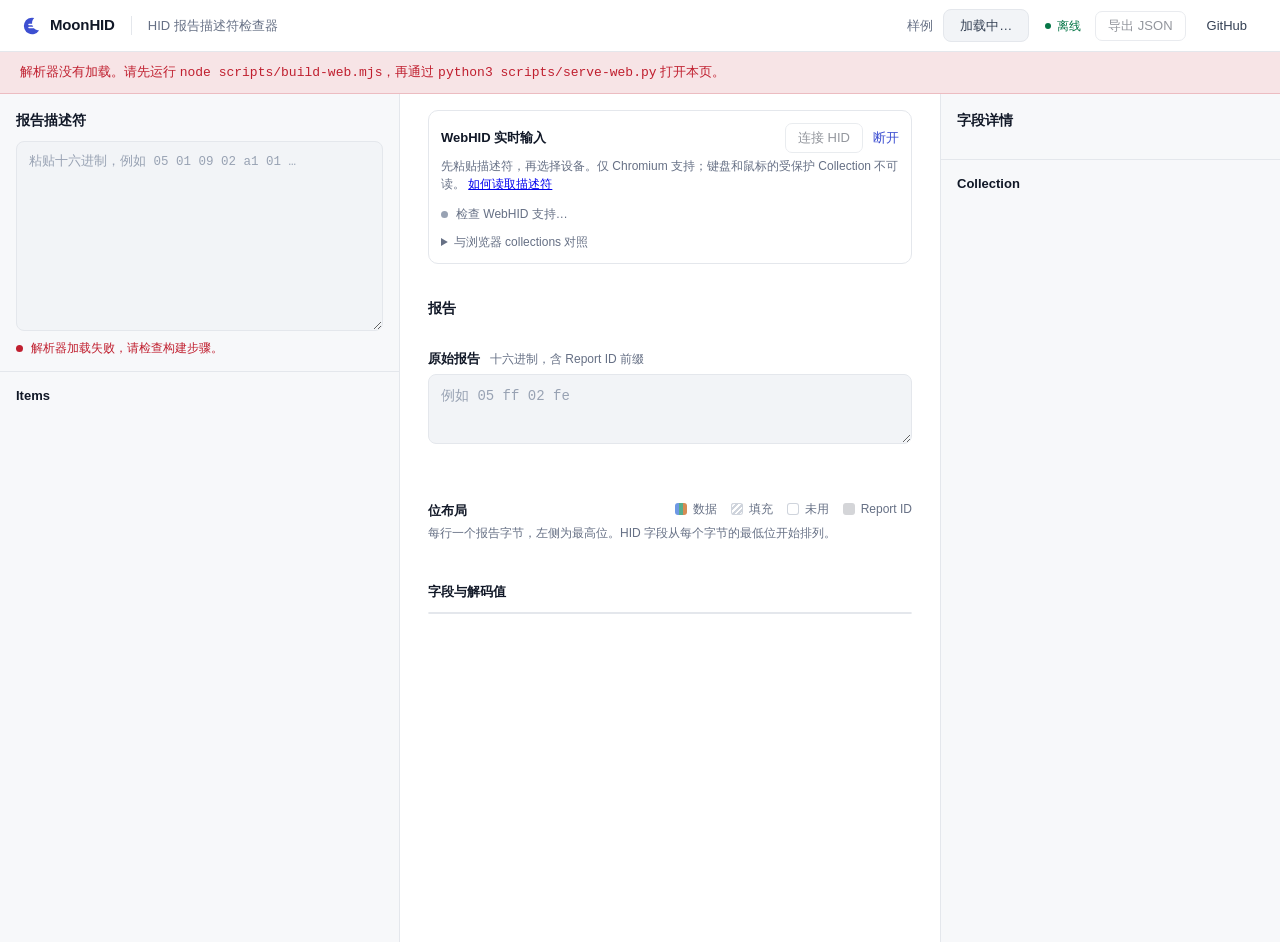
==== commit 19e81861: "feat: add optional WebHID live input and layout comparison" ====
--- a/web/index.html
+++ b/web/index.html
@@ -23,7 +23,7 @@
       <div id="fixtures" class="segmented"><button type="button" disabled>加载中…</button></div>
     </nav>
     <div class="topbar-actions">
-      <span class="offline" title="描述符与报告只在本页处理，不上传、不连接设备">离线</span>
+      <span class="offline" title="默认离线处理；仅在点击连接 HID 后接收本机 Input 报告">离线</span>
       <button id="export" type="button" class="btn" disabled>导出 JSON</button>
       <a class="btn btn-quiet" href="https://github.com/We1chan/moonhid" target="_blank" rel="noreferrer">GitHub</a>
     </div>
@@ -54,6 +54,17 @@
 
     <section class="pane pane-report" aria-labelledby="report-title">
       <div class="report-inner">
+        <section class="live-panel" aria-label="WebHID 实时输入">
+          <div class="live-actions">
+            <strong>WebHID 实时输入</strong>
+            <button id="hid-connect" type="button" class="btn" disabled>连接 HID</button>
+            <button id="hid-disconnect" type="button" class="link" disabled>断开</button>
+          </div>
+          <p class="block-note">先粘贴描述符，再选择设备。仅 Chromium 支持；键盘和鼠标的受保护 Collection 不可读。
+            <a href="https://github.com/We1chan/moonhid/blob/main/docs/real-devices.md#自行读取描述符" target="_blank" rel="noreferrer">如何读取描述符</a></p>
+          <div id="hid-status" class="status" role="status" aria-live="polite">检查 WebHID 支持…</div>
+          <details><summary>与浏览器 collections 对照</summary><div id="hid-diff"></div></details>
+        </section>
         <div class="pane-head">
           <h2 id="report-title">报告</h2>
           <span id="report-meta" class="meta"></span>
--- a/web/styles.css
+++ b/web/styles.css
@@ -172,6 +172,13 @@
 .status .raw { display: block; color: var(--muted); font-size: 11.5px; margin-top: 2px; }
 .status .link { margin-left: 8px; }
 .report-entry .status { margin: 8px 0 0; }
+.live-panel { margin: 16px 0; padding: 12px; border: 1px solid var(--line); border-radius: 10px; }
+.live-actions { display: flex; flex-wrap: wrap; align-items: center; gap: 10px; font-size: 13px; }
+.live-actions strong { margin-right: auto; }
+.live-panel .status { margin: 8px 0; }
+.live-panel summary { cursor: pointer; color: var(--muted); font-size: 12px; }
+.live-panel li, .live-panel p { font-size: 12px; overflow-wrap: anywhere; }
+.live-panel ul { padding-left: 18px; max-height: 180px; overflow: auto; }
 .link { border: 0; padding: 0; background: none; color: var(--accent); font-weight: 500; white-space: nowrap; }
 .link:hover { text-decoration: underline; text-underline-offset: 3px; }
 
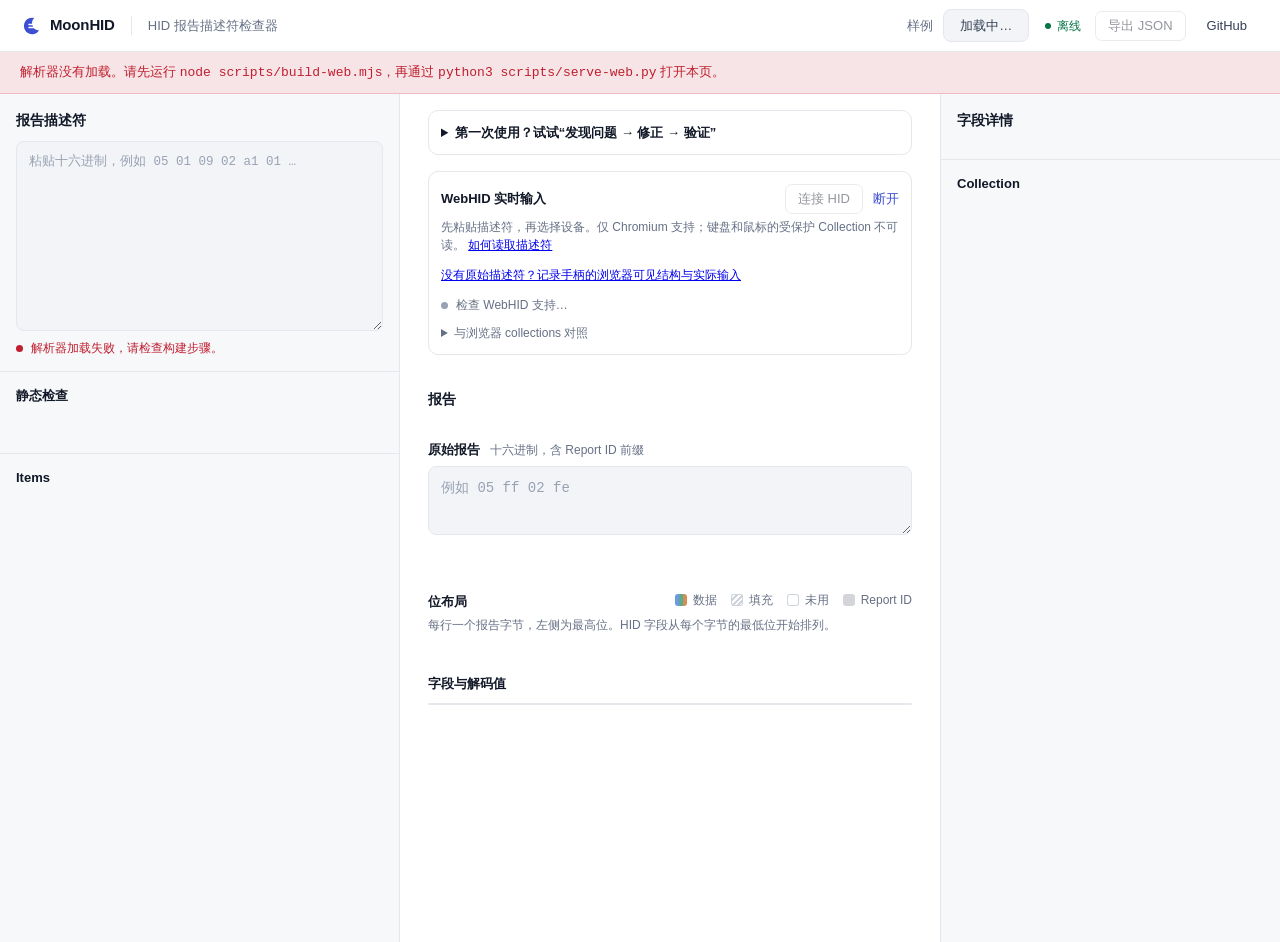
==== commit c01bd53e: "Improve inspector usability, add Xbox capture regressions and prepare 0.3.0 delivery" ====
--- a/web/index.html
+++ b/web/index.html
@@ -45,6 +45,8 @@
         <textarea id="descriptor" spellcheck="false" autocomplete="off" autocapitalize="off" aria-describedby="descriptor-status" placeholder="粘贴十六进制，例如 05 01 09 02 a1 01 …"></textarea>
       </div>
       <div id="descriptor-status" class="status" role="status" aria-live="polite"><span class="status-text">正在加载 MoonBit 解析器…</span></div>
+      <div class="list-head"><h3>静态检查</h3><span id="lint-meta" class="meta"></span></div>
+      <div id="lints" class="lint-panel"></div>
       <div class="list-head">
         <h3>Items</h3>
         <span id="item-meta" class="meta"></span>
@@ -54,6 +56,12 @@
 
     <section class="pane pane-report" aria-labelledby="report-title">
       <div class="report-inner">
+        <details class="lesson-panel">
+          <summary>第一次使用？试试“发现问题 → 修正 → 验证”</summary>
+          <p>这个合成手柄样例用 4 位表示方向，并声明 Null（空闲）。修正前范围为 0–15，没有空闲取值；修正后方向范围改为 0–7，报告 0f 会被识别为空闲。</p>
+          <div class="lesson-actions"><button id="lesson-before" type="button" class="btn">1. 查看可疑配置</button><button id="lesson-after" type="button" class="btn">2. 载入修正配置</button></div>
+          <p>先在左侧静态检查中定位 @16，再比较字段的逻辑范围和解码值。提示消失只表示通过当前规则检查。</p>
+        </details>
         <section class="live-panel" aria-label="WebHID 实时输入">
           <div class="live-actions">
             <strong>WebHID 实时输入</strong>
@@ -62,6 +70,7 @@
           </div>
           <p class="block-note">先粘贴描述符，再选择设备。仅 Chromium 支持；键盘和鼠标的受保护 Collection 不可读。
             <a href="https://github.com/We1chan/moonhid/blob/main/docs/real-devices.md#自行读取描述符" target="_blank" rel="noreferrer">如何读取描述符</a></p>
+          <p class="block-note"><a href="capture.html">没有原始描述符？记录手柄的浏览器可见结构与实际输入</a></p>
           <div id="hid-status" class="status" role="status" aria-live="polite">检查 WebHID 支持…</div>
           <details><summary>与浏览器 collections 对照</summary><div id="hid-diff"></div></details>
         </section>
--- a/web/styles.css
+++ b/web/styles.css
@@ -68,6 +68,9 @@
 
 * { box-sizing: border-box; }
 body { margin: 0; min-width: 0; }
+.capture-page { max-width: 960px; margin: 24px auto; padding: 0 20px; }
+.capture-page textarea { width: 100%; min-height: 140px; font-family: var(--mono); background: var(--raised); border: 1px solid var(--line); }
+.capture-page pre { max-height: 420px; overflow: auto; padding: 16px; background: var(--sunken); }
 button, textarea, select, input { font: inherit; color: inherit; }
 button { cursor: pointer; }
 button:disabled { cursor: default; }
@@ -181,6 +184,24 @@
 .live-panel ul { padding-left: 18px; max-height: 180px; overflow: auto; }
 .link { border: 0; padding: 0; background: none; color: var(--accent); font-weight: 500; white-space: nowrap; }
 .link:hover { text-decoration: underline; text-underline-offset: 3px; }
+
+/* Static checks and the guided synthetic case */
+.lint-panel { max-height: 260px; min-height: 40px; flex-shrink: 0; overflow-y: auto; padding: 0 16px 12px; scrollbar-width: thin; }
+.lint-panel .empty { padding: 6px 0; }
+.lint-filters, .lint-head, .lint-location, .lesson-actions { display: flex; flex-wrap: wrap; align-items: center; gap: 6px 10px; }
+.lint-filters { margin: 0 0 10px; }
+.lint-filters button { border: 1px solid var(--line); border-radius: 6px; background: var(--raised); padding: 3px 8px; font-size: 12px; }
+.lint-filters button[aria-pressed="true"] { border-color: var(--accent); color: var(--accent); }
+.lint-list { list-style: none; padding: 0; margin: 0; }
+.lint-entry { padding: 10px; margin-bottom: 8px; border: 1px solid var(--line); border-left: 3px solid var(--accent); border-radius: 7px; background: var(--raised); font-size: 12px; overflow-wrap: anywhere; }
+.lint-entry.warning { border-left-color: var(--warn); }
+.lint-entry p { margin: 6px 0; color: var(--ink-2); }
+.lint-entry details { color: var(--muted); margin-top: 6px; }
+.lint-entry summary { cursor: pointer; }
+.lint-location code { font-size: 11px; }
+.lesson-panel { margin: 16px 0; padding: 12px; border: 1px solid var(--line); border-radius: 10px; }
+.lesson-panel summary { cursor: pointer; font-weight: 600; }
+.lesson-panel p { color: var(--ink-2); font-size: 12px; }
 
 /* Item listing */
 .items { flex: 1; min-height: 120px; overflow-y: auto; padding: 0 8px 16px; scrollbar-width: thin; }
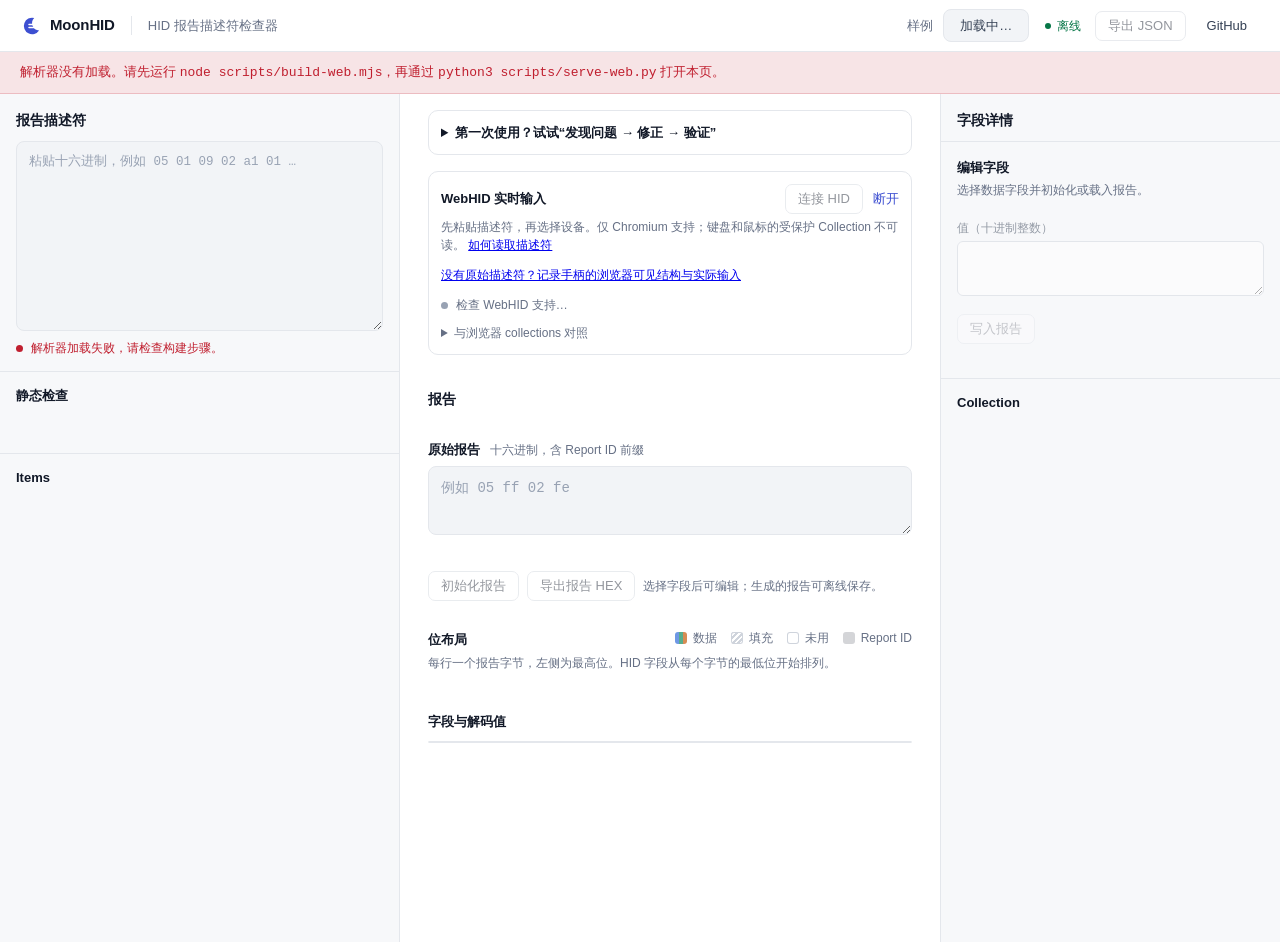
==== commit 6ca40b60: "Add browser report initialization, field editing and HEX exports" ====
--- a/web/index.html
+++ b/web/index.html
@@ -91,6 +91,12 @@
             <textarea id="report" rows="2" spellcheck="false" autocomplete="off" autocapitalize="off" aria-describedby="report-status" placeholder="例如 05 ff 02 fe" disabled></textarea>
           </div>
           <div id="report-status" class="status" role="status" aria-live="polite"></div>
+          <div class="report-actions">
+            <button id="initialize-report" type="button" class="btn" disabled>初始化报告</button>
+            <button id="export-hex" type="button" class="btn" disabled>导出报告 HEX</button>
+            <span class="block-note">选择字段后可编辑；生成的报告可离线保存。</span>
+          </div>
+          <div id="report-action-status" class="status" role="status" aria-live="polite"></div>
         </div>
 
         <section class="block" aria-labelledby="bitmap-title">
@@ -121,6 +127,23 @@
       <div class="pane-head">
         <h2 id="detail-title">字段详情</h2>
       </div>
+      <section class="field-editor" aria-labelledby="field-editor-title">
+        <h3 id="field-editor-title">编辑字段</h3>
+        <p id="field-edit-hint" class="block-note">选择数据字段并初始化或载入报告。</p>
+        <form id="field-edit-form">
+          <fieldset id="field-edit-controls" disabled>
+            <div id="field-element-row" hidden>
+              <label for="field-element">元素索引（从 0 开始）</label>
+              <input id="field-element" type="number" min="0" step="1" value="0" required>
+            </div>
+            <label id="field-value-label" for="field-value">值（十进制整数）</label>
+            <textarea id="field-value" rows="2" spellcheck="false" autocomplete="off" autocapitalize="off" maxlength="393216" aria-describedby="field-value-help field-edit-status"></textarea>
+            <p id="field-value-help" class="block-note"></p>
+            <button id="apply-field" type="submit" class="btn">写入报告</button>
+          </fieldset>
+        </form>
+        <div id="field-edit-status" class="status" role="status" aria-live="polite"></div>
+      </section>
       <div id="field-detail" class="detail"></div>
       <div class="list-head">
         <h3>Collection</h3>
--- a/web/styles.css
+++ b/web/styles.css
@@ -245,6 +245,21 @@
 .entry-head { display: flex; align-items: baseline; gap: 10px; margin-bottom: 6px; }
 .entry-head label { font-weight: 600; }
 .entry-head .link { margin-left: auto; }
+.report-actions { display: flex; align-items: center; flex-wrap: wrap; gap: 8px; margin-top: 8px; }
+.report-actions .block-note { margin: 0; }
+.field-editor { padding: 16px; border-top: 1px solid var(--line); }
+.field-editor h3 { font-size: 13px; font-weight: 600; }
+.field-editor fieldset { border: 0; margin: 0; padding: 0; min-width: 0; }
+.field-editor label { display: block; margin: 8px 0 4px; color: var(--ink-2); font-size: 12px; }
+.field-editor input, .field-editor textarea {
+  width: 100%; min-width: 0; padding: 7px 8px; border: 1px solid var(--line-strong);
+  border-radius: 6px; background: var(--raised); font-family: var(--mono);
+}
+.field-editor textarea { resize: vertical; overflow-wrap: anywhere; }
+.field-editor [aria-invalid="true"] { border-color: var(--danger); }
+.field-editor fieldset:disabled { opacity: .5; }
+.field-editor .status { margin: 8px 0 0; overflow-wrap: anywhere; }
+.report-entry #report-action-status:empty, .field-editor .status:empty { min-height: 0; margin: 0; }
 
 /* Blocks */
 .block { margin-top: 28px; }
